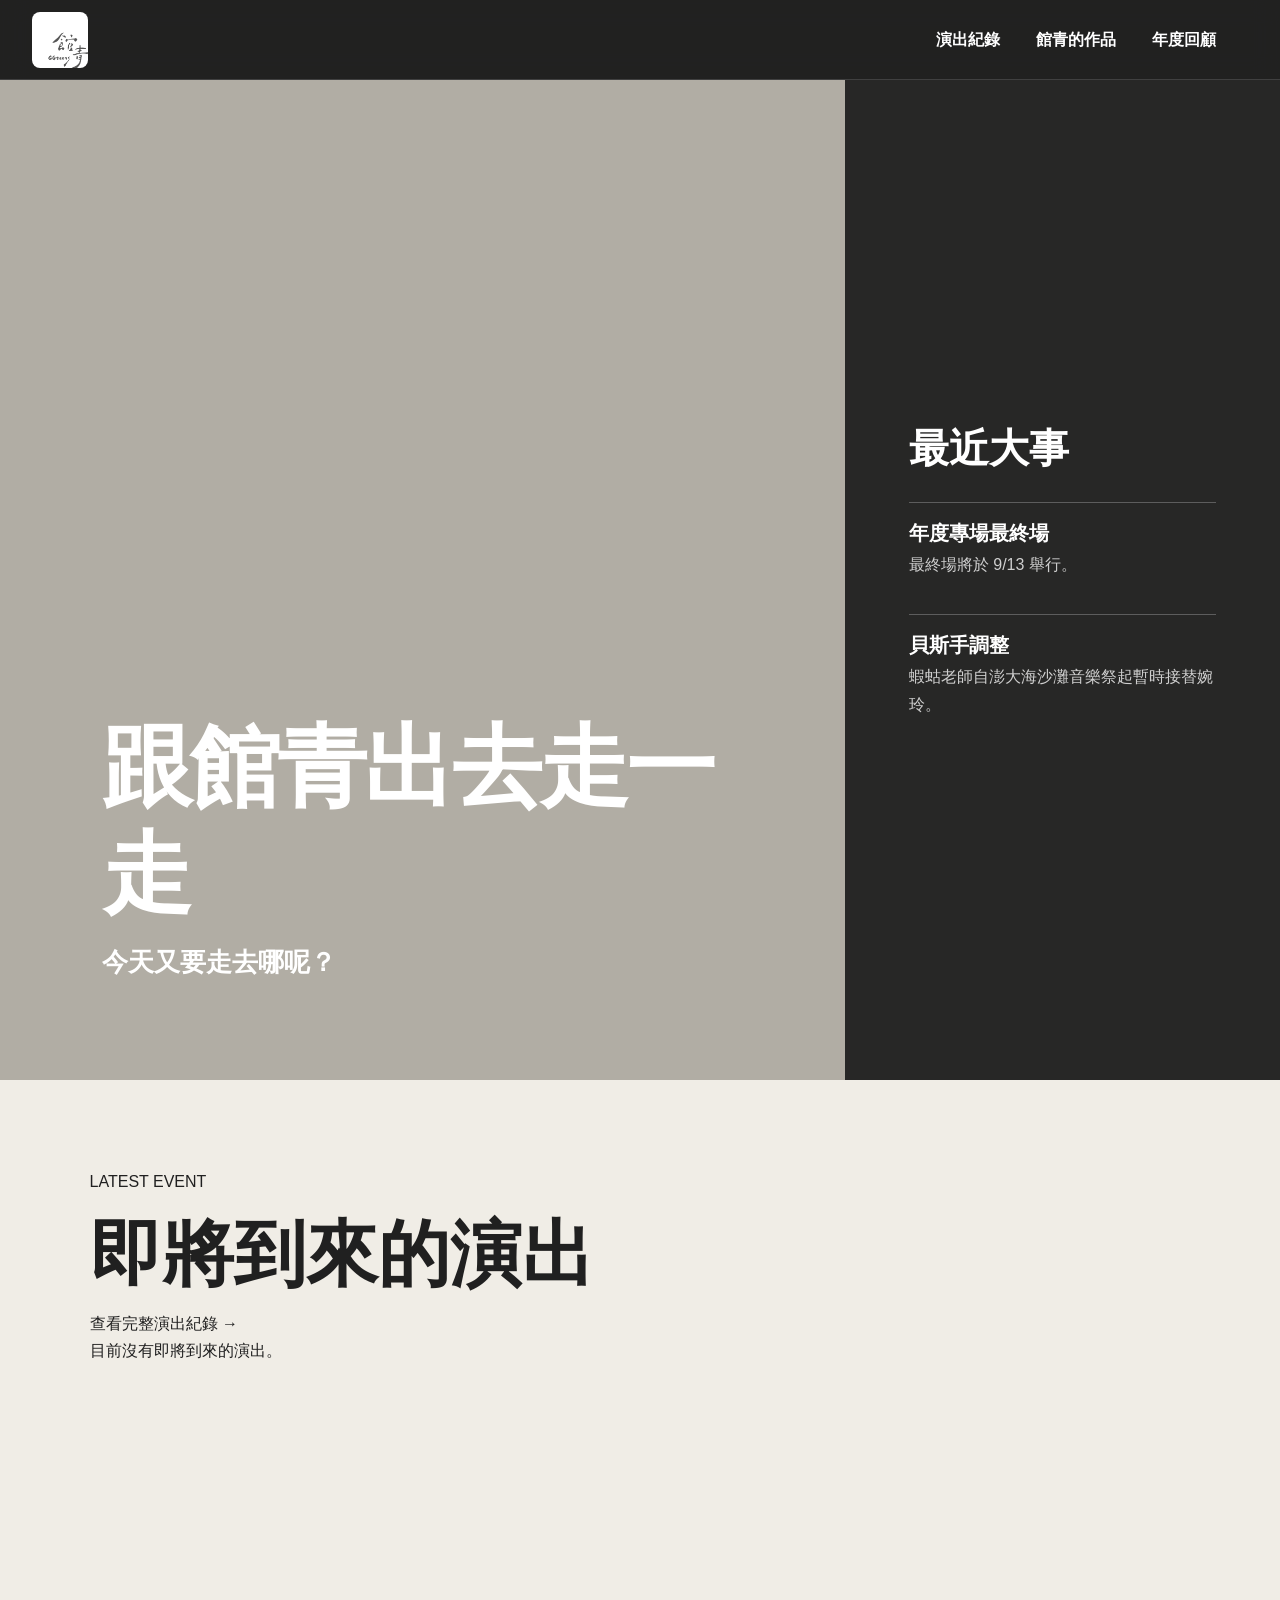
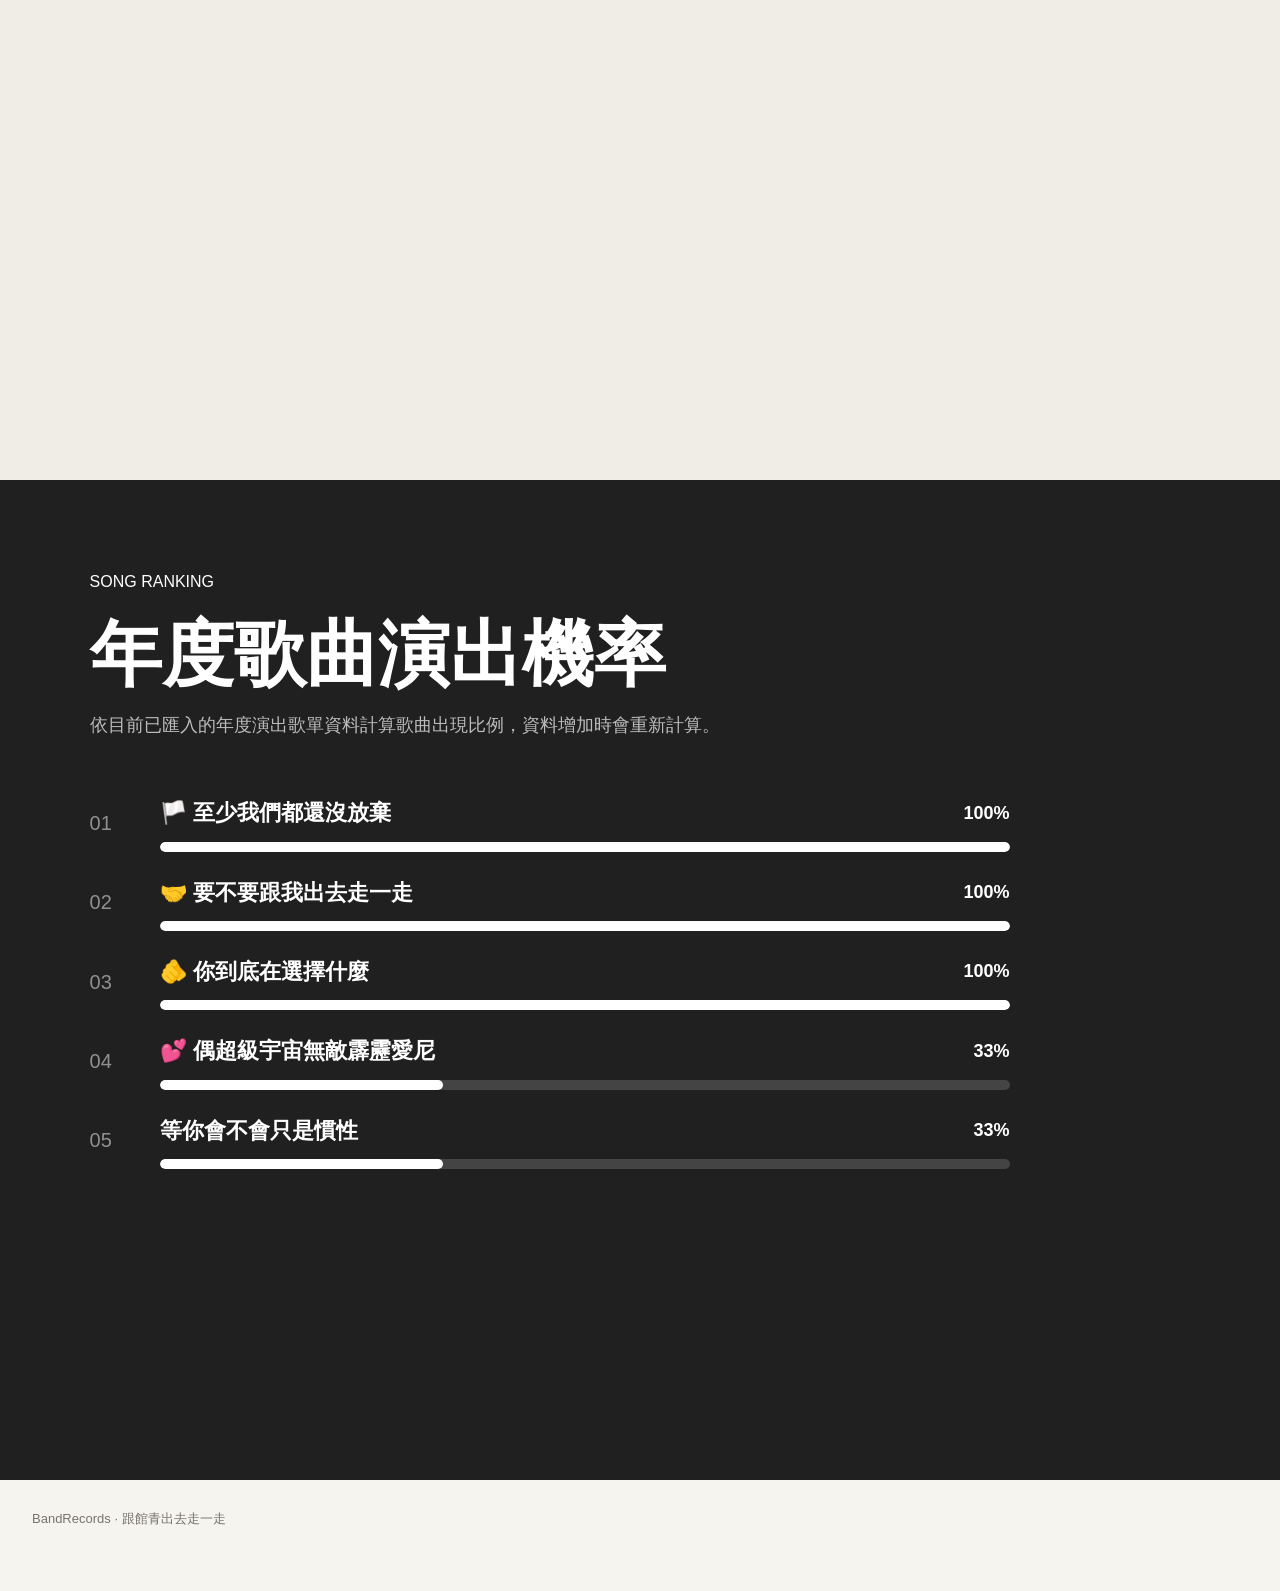
==== index.html @ 59f231fc "重整首頁為三區滿版一頁式架構與獨立頁面導覽" ====
<!DOCTYPE html>
<html lang="zh-TW">
<head>
  <meta charset="UTF-8">
  <meta name="viewport" content="width=device-width, initial-scale=1.0">
  <meta name="description" content="跟館青出去走一走｜公館青少年演出、歌曲與作品紀錄">
  <title>跟館青出去走一走｜BandRecords</title>
  <link rel="stylesheet" href="style.css">
</head>
<body>
  <header class="site-header">
    <nav class="navbar" aria-label="主要導覽">
      <a class="brand" href="index.html" aria-label="回到首頁">
        <div class="brand-logo">
          <img class="brand-logo-image" src="img/logo/GGteens_Logo_BK.png" alt="GGteens">
          <span class="brand-logo-fallback" aria-hidden="true">GGteens</span>
        </div>
      </a>
      <div class="nav-spacer" aria-hidden="true"></div>
      <div class="site-nav">
        <a href="event_review.html">演出紀錄</a>
        <a href="song_list.html">館青的作品</a>
        <a href="2026recap.html">年度回顧</a>
      </div>
    </nav>
  </header>

  <main>
    <section id="mainpage">
      <div class="mainpage-copy">
        <h1>跟館青出去走一走</h1>
        <p>今天又要走去哪呢？</p>
      </div>

      <aside class="recent-news-panel" aria-labelledby="recent-news-title">
        <h2 id="recent-news-title">最近大事</h2>
        <div id="news-list" class="news-list">
          <article class="news-card">
            <h3>年度專場最終場</h3>
            <p>最終場將於 9/13 舉行。</p>
          </article>
          <article class="news-card">
            <h3>貝斯手調整</h3>
            <p>蝦蛄老師自澎大海沙灘音樂祭起暫時接替婉玲。</p>
          </article>
        </div>
      </aside>
    </section>

    <section id="latest_event">
      <div class="section-shell">
        <div class="section-heading-row">
          <div>
            <p class="section-kicker">LATEST EVENT</p>
            <h2 class="section-title">即將到來的演出</h2>
          </div>
          <a class="section-link" href="event_review.html">查看完整演出紀錄 →</a>
        </div>
        <div id="upcoming-events" class="upcoming-events-list"></div>
      </div>
    </section>

    <section id="song_ranking">
      <div class="section-shell">
        <p class="section-kicker">SONG RANKING</p>
        <h2 class="section-title">年度歌曲演出機率</h2>
        <p class="section-description">依目前已匯入的年度演出歌單資料計算歌曲出現比例，資料增加時會重新計算。</p>
        <div id="ranking-list" class="ranking-list"></div>
      </div>
    </section>
  </main>

  <div id="event-modal" class="modal" aria-hidden="true">
    <div class="modal-backdrop" data-close-modal></div>
    <article class="modal-panel" role="dialog" aria-modal="true" aria-labelledby="modal-title">
      <button class="modal-close" type="button" aria-label="關閉" data-close-modal>×</button>
      <h2 id="modal-title">演出詳細資料</h2>
      <div id="modal-content" class="detail-layout"></div>
    </article>
  </div>

  <footer class="site-footer">
    <p>BandRecords · 跟館青出去走一走</p>
  </footer>

  <script src="script.js"></script>
</body>
</html>
---- style.css ----
@import url("./css/base.css");
@import url("./css/nav.css");
@import url("./css/sections.css");
@import url("./css/events.css");
@import url("./css/modal.css");
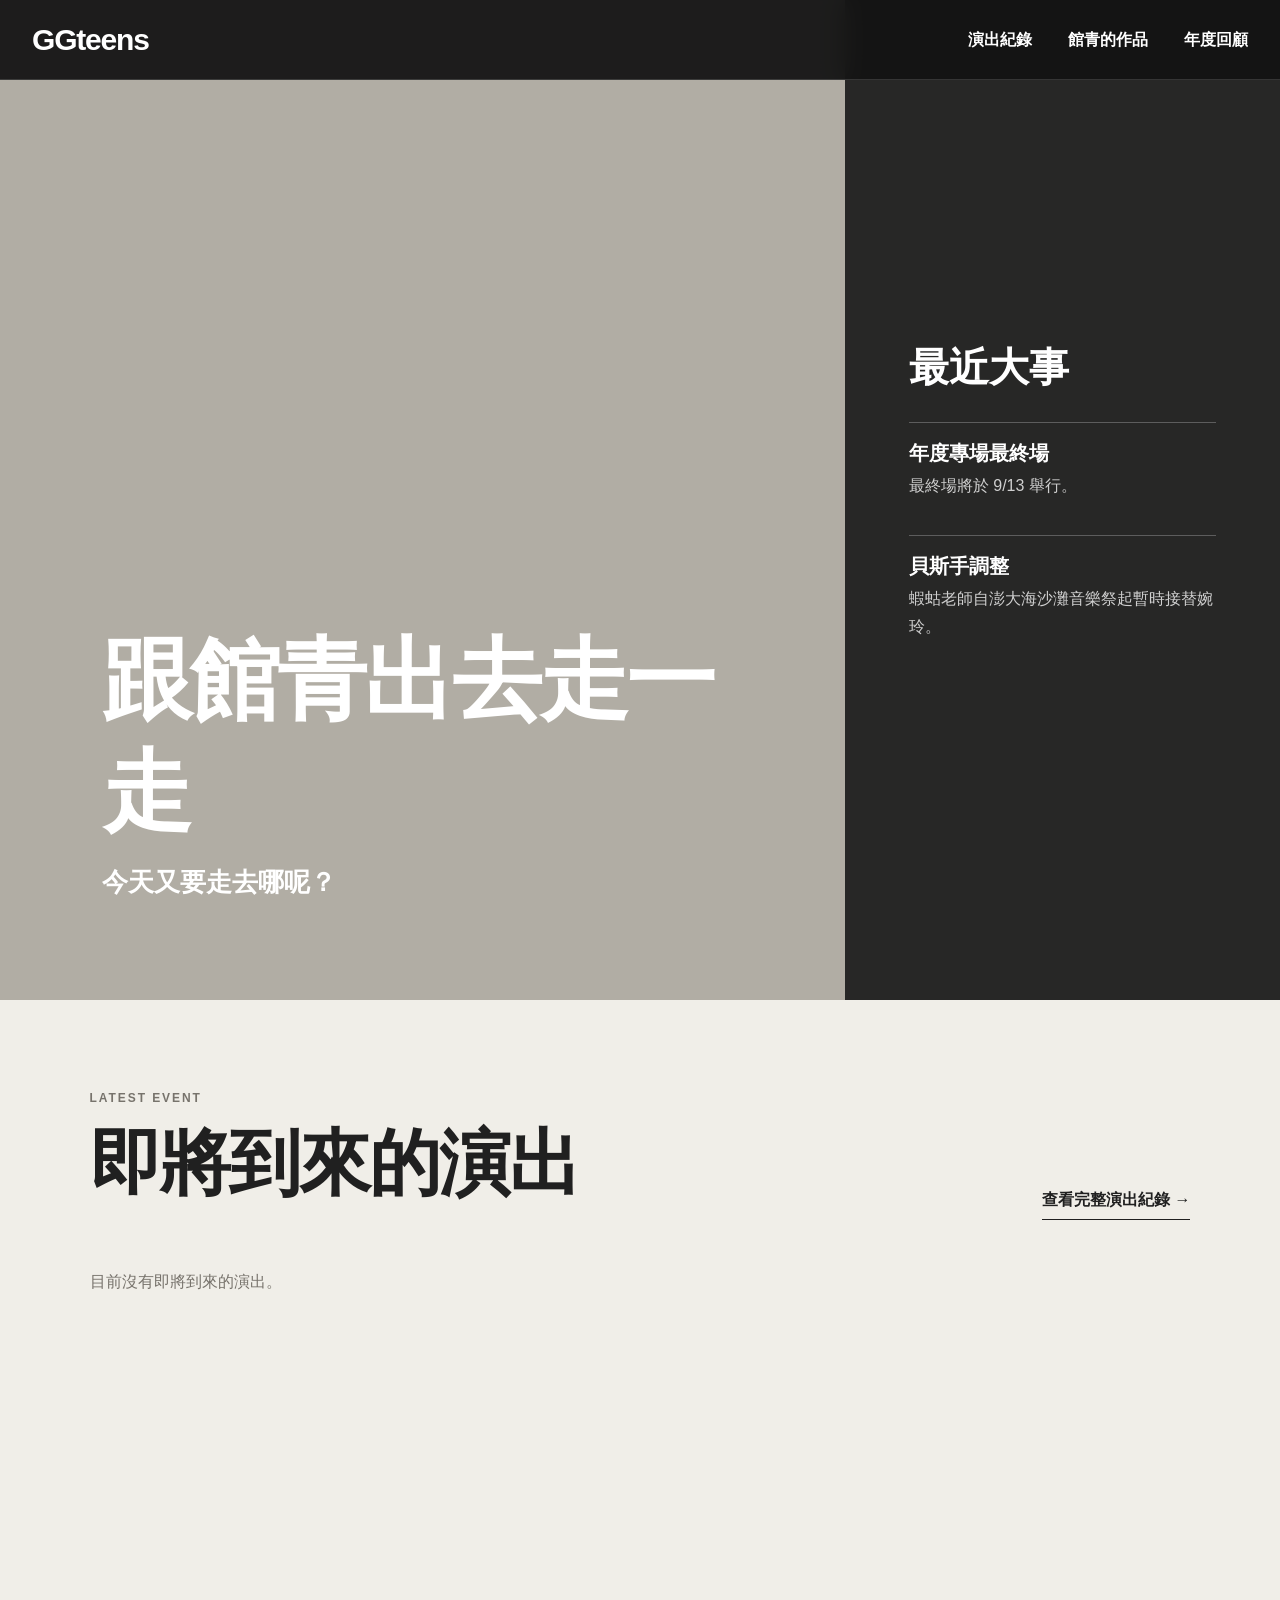
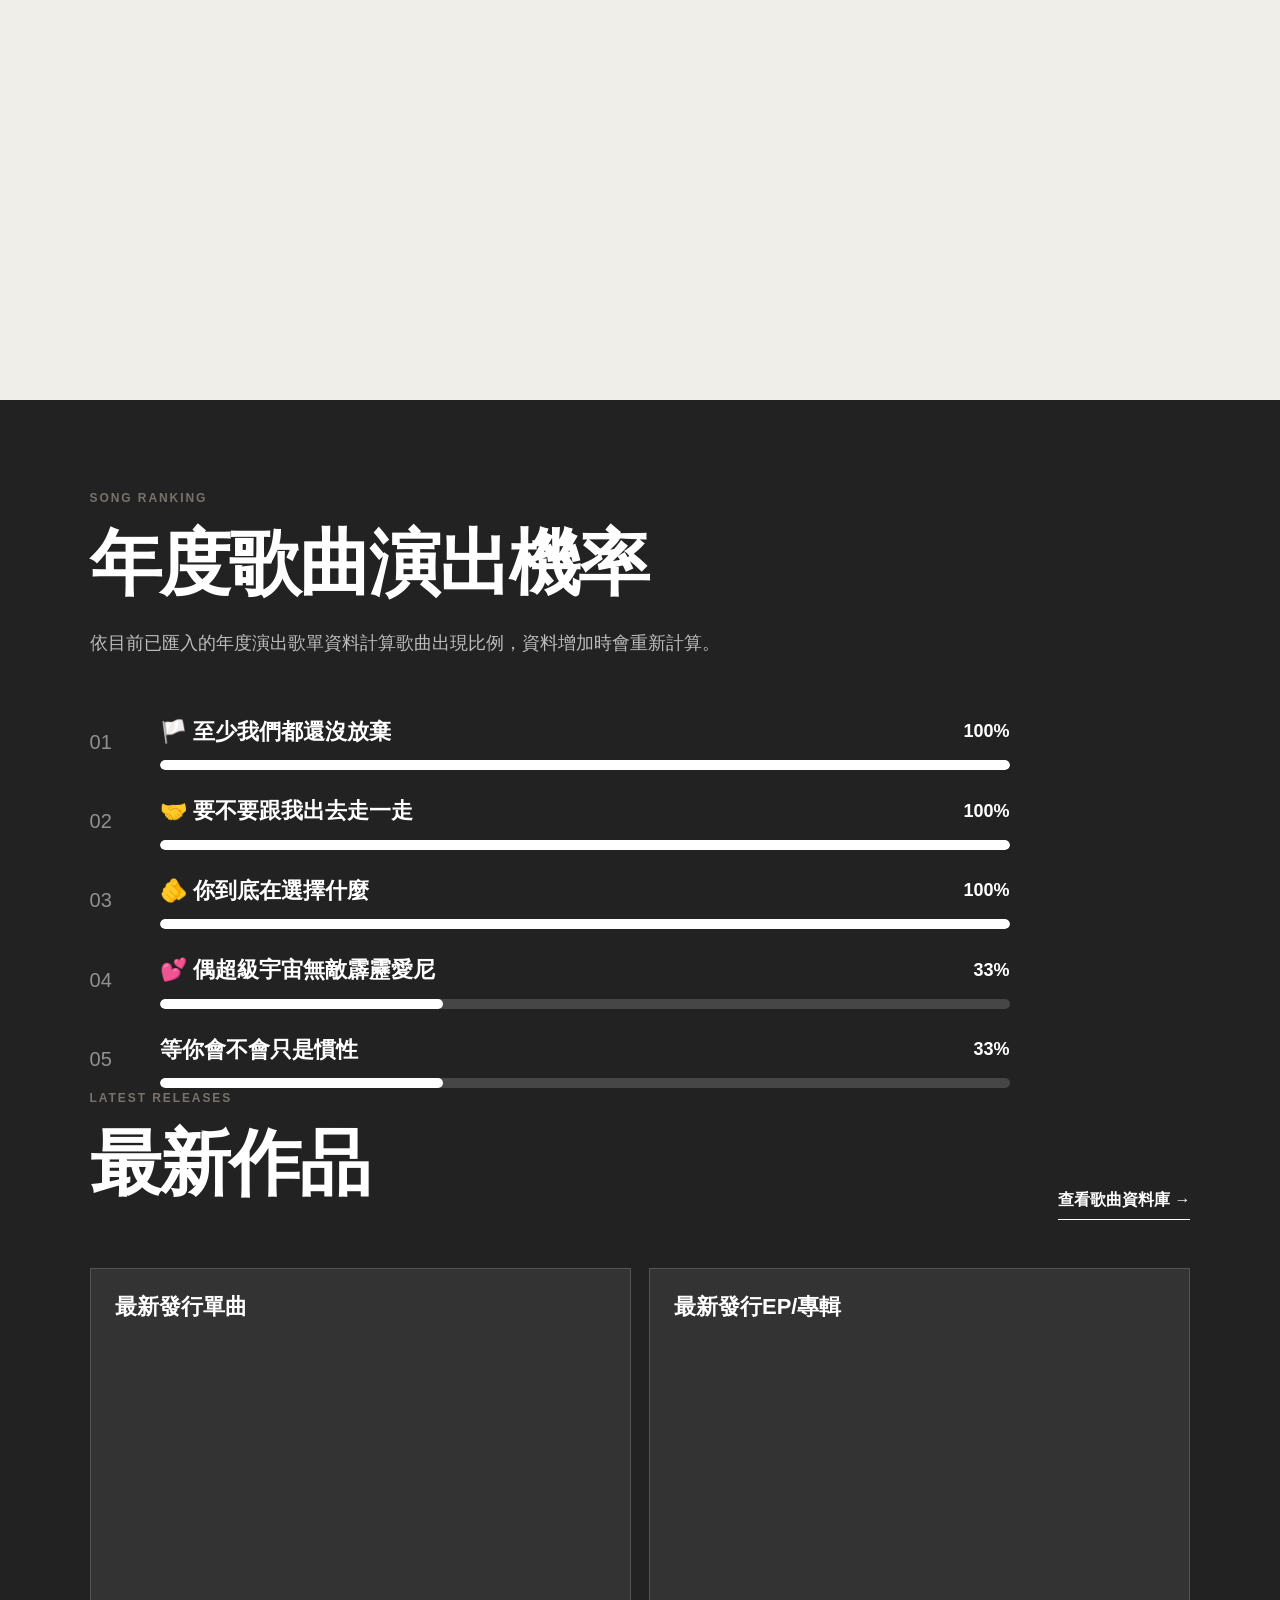
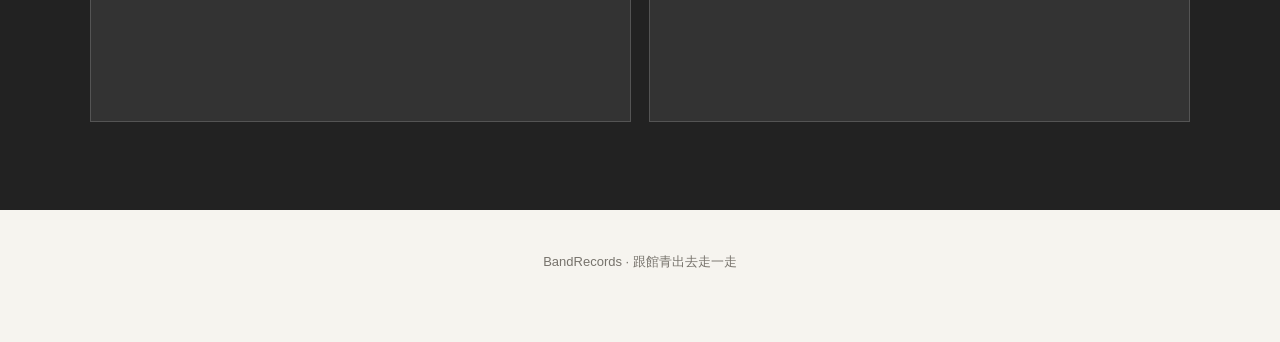
==== commit e09fa803: "修正首頁作品命名與獨立頁面導覽" ====
--- a/index.html
+++ b/index.html
@@ -12,8 +12,7 @@
     <nav class="navbar" aria-label="主要導覽">
       <a class="brand" href="index.html" aria-label="回到首頁">
         <div class="brand-logo">
-          <img class="brand-logo-image" src="img/logo/GGteens_Logo_BK.png" alt="GGteens">
-          <span class="brand-logo-fallback" aria-hidden="true">GGteens</span>
+          <span class="brand-logo-fallback">GGteens</span>
         </div>
       </a>
       <div class="nav-spacer" aria-hidden="true"></div>
@@ -66,6 +65,44 @@
         <h2 class="section-title">年度歌曲演出機率</h2>
         <p class="section-description">依目前已匯入的年度演出歌單資料計算歌曲出現比例，資料增加時會重新計算。</p>
         <div id="ranking-list" class="ranking-list"></div>
+
+        <div class="home-works-preview" aria-labelledby="latest-works-title">
+          <div class="section-heading-row">
+            <div>
+              <p class="section-kicker">LATEST RELEASES</p>
+              <h2 id="latest-works-title" class="section-title section-title--small">最新作品</h2>
+            </div>
+            <a class="section-link" href="song_list.html">查看歌曲資料庫 →</a>
+          </div>
+          <div class="works-grid">
+            <article class="work-card">
+              <h4>最新發行單曲</h4>
+              <iframe
+                class="spotify-embed"
+                src="https://open.spotify.com/embed/track/2ObQBIEZqWlpjHOCIquJpc?utm_source=generator"
+                width="100%"
+                height="152"
+                frameborder="0"
+                allow="autoplay; clipboard-write; encrypted-media; fullscreen; picture-in-picture"
+                loading="lazy"
+                title="Spotify 最新發行單曲">
+              </iframe>
+            </article>
+            <article class="work-card">
+              <h4>最新發行EP/專輯</h4>
+              <iframe
+                class="spotify-embed"
+                src="https://open.spotify.com/embed/album/1Fs6PqQFvSh8ovcWbeMOaq?utm_source=generator"
+                width="100%"
+                height="352"
+                frameborder="0"
+                allow="autoplay; clipboard-write; encrypted-media; fullscreen; picture-in-picture"
+                loading="lazy"
+                title="Spotify 最新發行EP／專輯">
+              </iframe>
+            </article>
+          </div>
+        </div>
       </div>
     </section>
   </main>
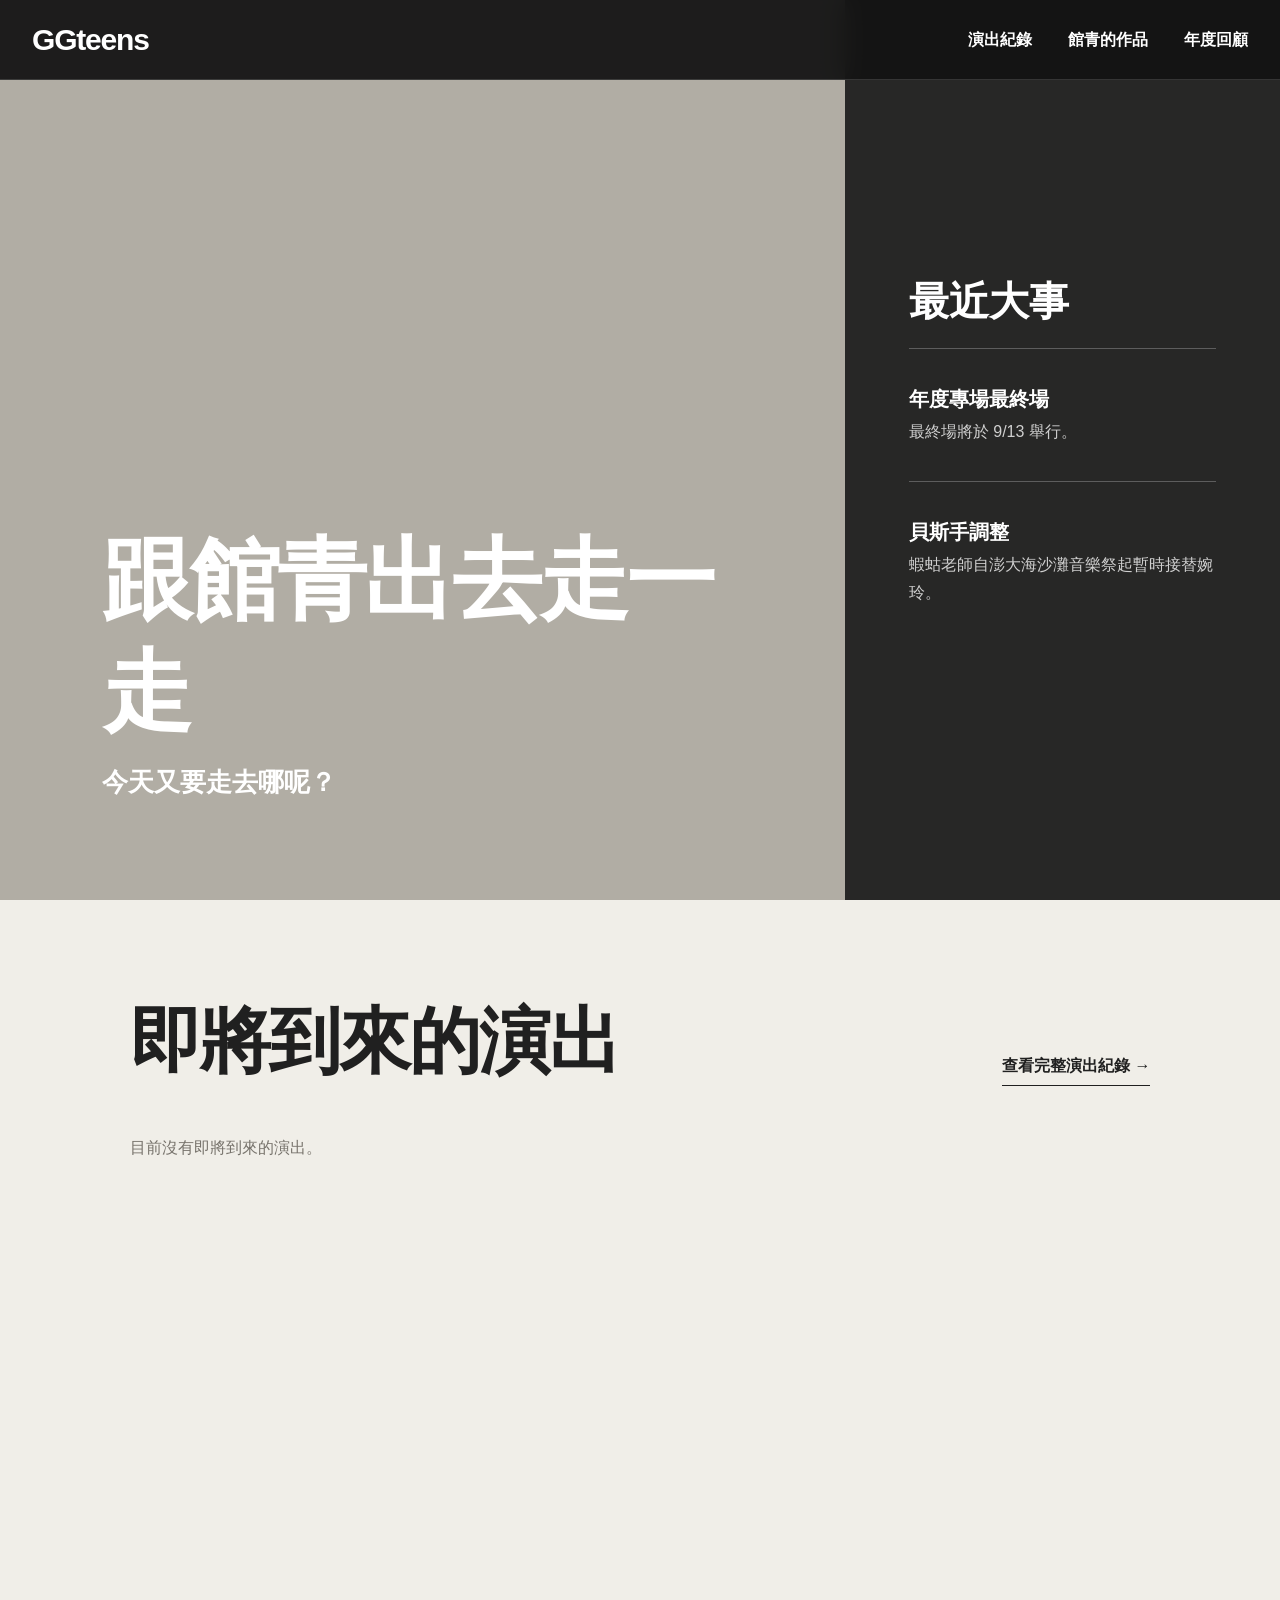
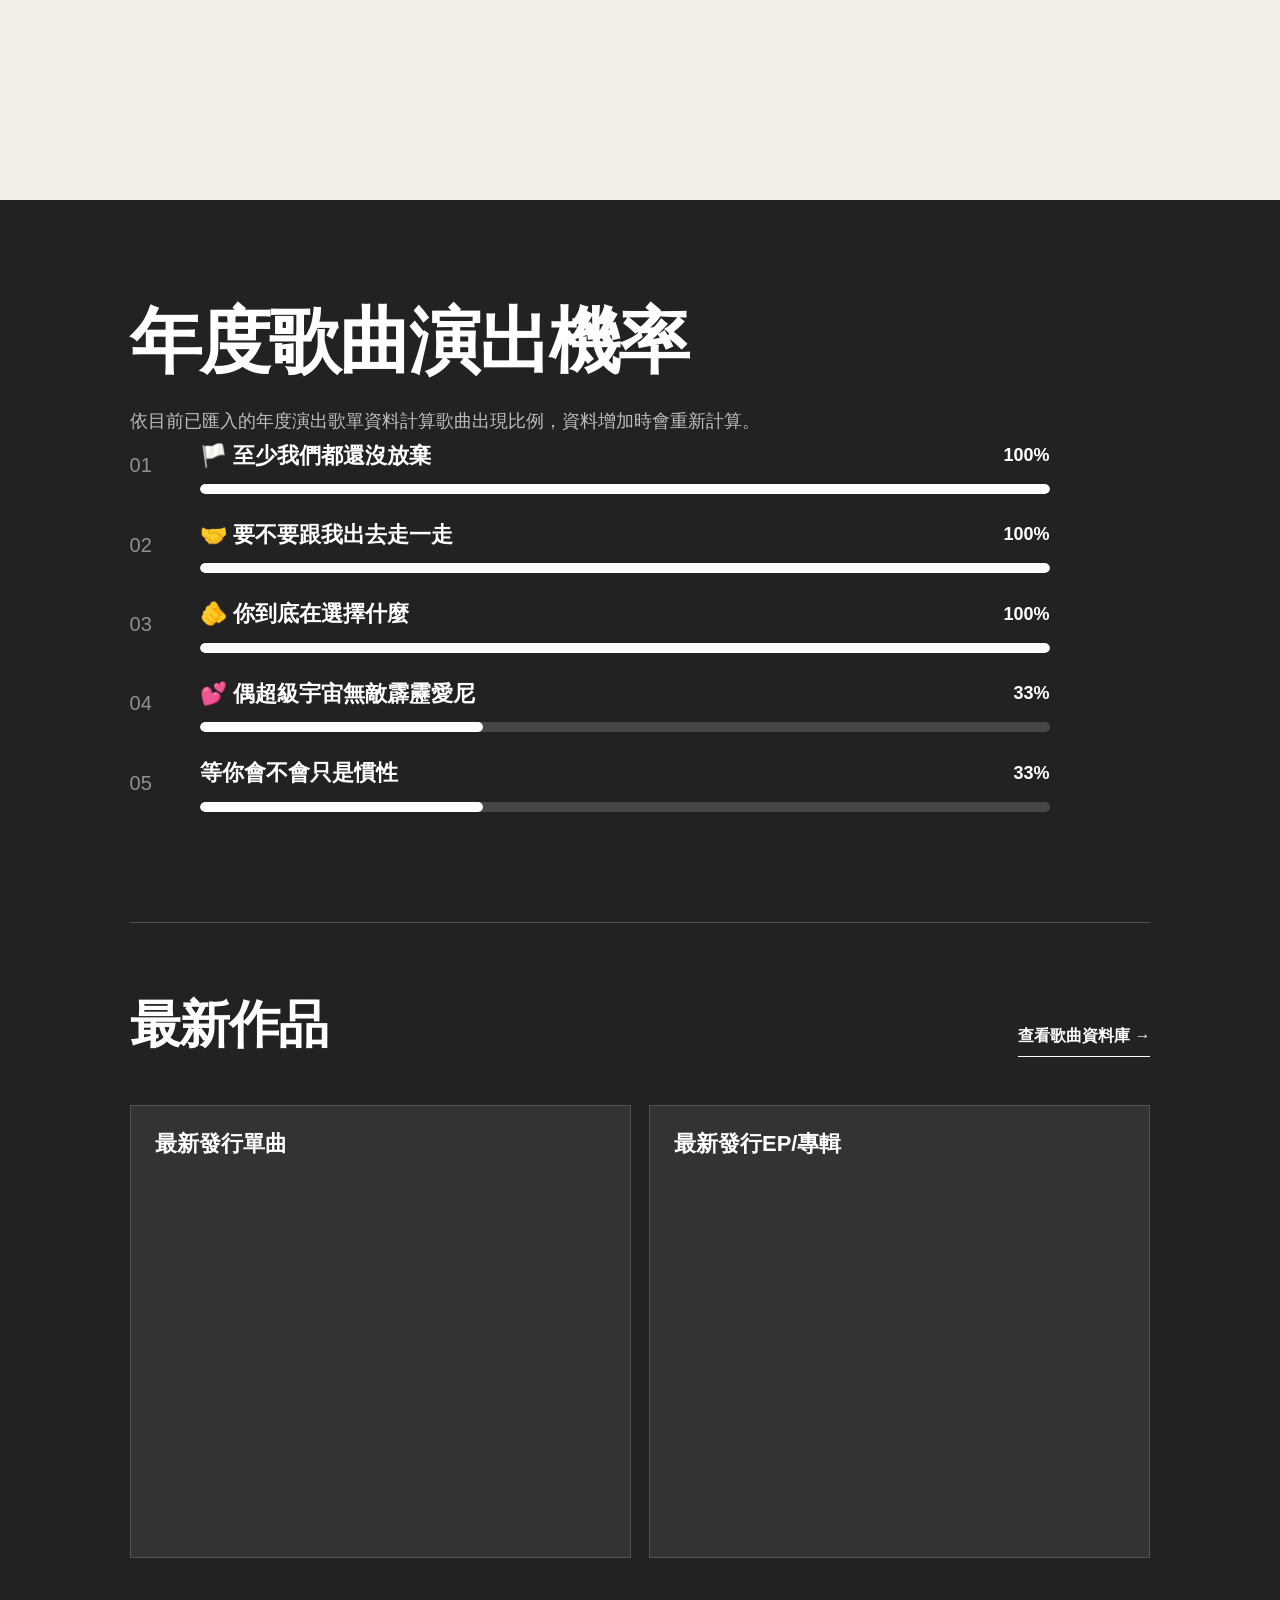
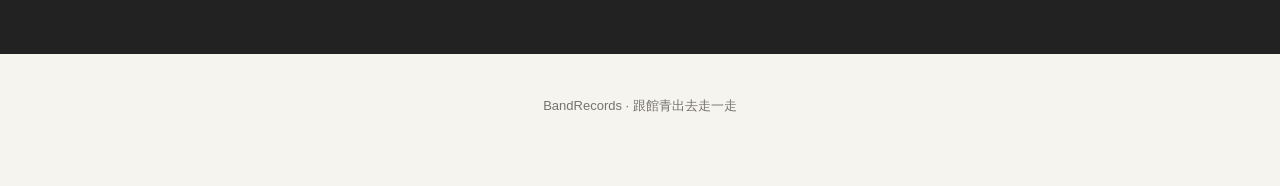
==== commit a7dcb859: "移除首頁多餘eyebrow標籤" ====
--- a/index.html
+++ b/index.html
@@ -50,7 +50,6 @@
       <div class="section-shell">
         <div class="section-heading-row">
           <div>
-            <p class="section-kicker">LATEST EVENT</p>
             <h2 class="section-title">即將到來的演出</h2>
           </div>
           <a class="section-link" href="event_review.html">查看完整演出紀錄 →</a>
@@ -61,7 +60,6 @@
 
     <section id="song_ranking">
       <div class="section-shell">
-        <p class="section-kicker">SONG RANKING</p>
         <h2 class="section-title">年度歌曲演出機率</h2>
         <p class="section-description">依目前已匯入的年度演出歌單資料計算歌曲出現比例，資料增加時會重新計算。</p>
         <div id="ranking-list" class="ranking-list"></div>
@@ -69,7 +67,6 @@
         <div class="home-works-preview" aria-labelledby="latest-works-title">
           <div class="section-heading-row">
             <div>
-              <p class="section-kicker">LATEST RELEASES</p>
               <h2 id="latest-works-title" class="section-title section-title--small">最新作品</h2>
             </div>
             <a class="section-link" href="song_list.html">查看歌曲資料庫 →</a>
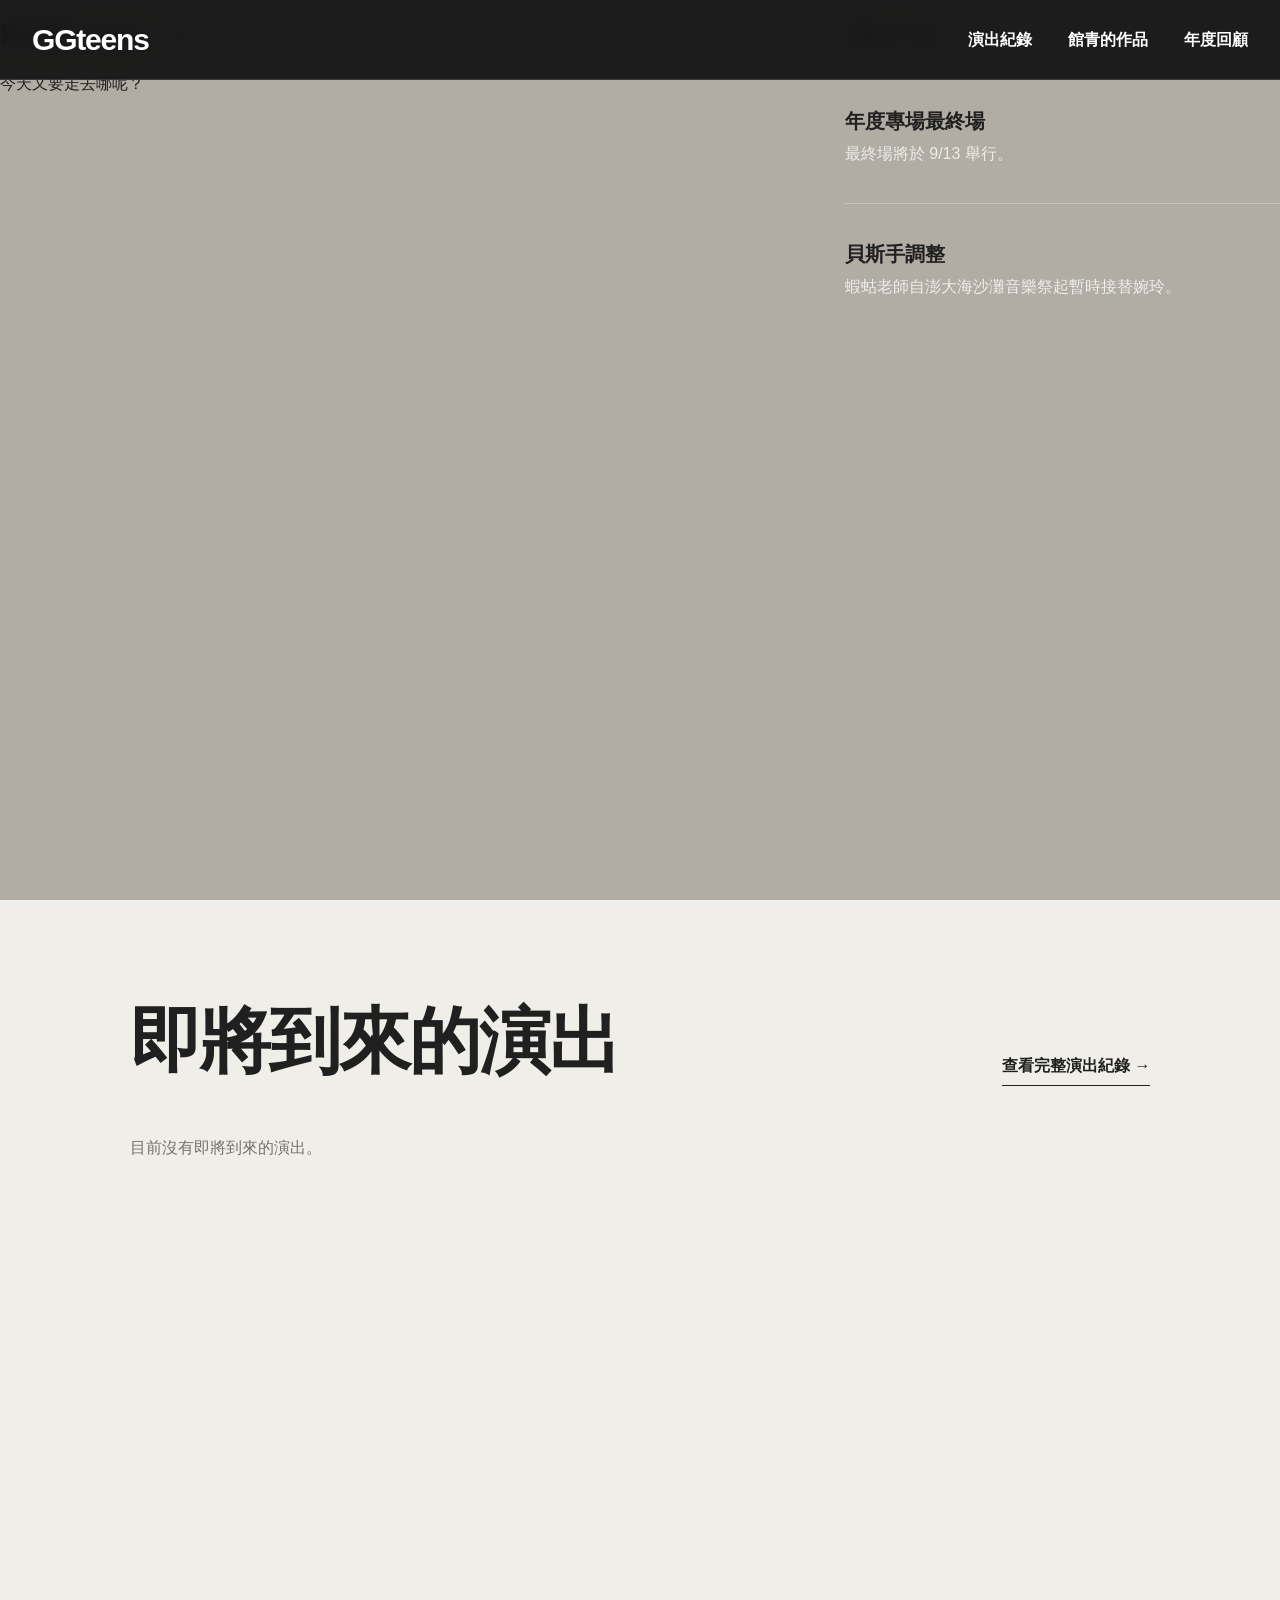
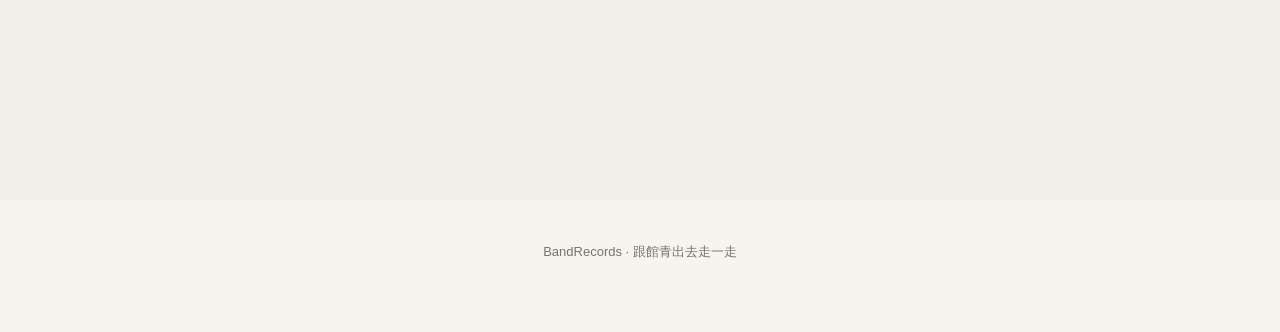
==== commit 52f48588: "Rework homepage into home/news layout and remove song ranking section" ====
--- a/index.html
+++ b/index.html
@@ -26,12 +26,14 @@
 
   <main>
     <section id="mainpage">
-      <div class="mainpage-copy">
-        <h1>跟館青出去走一走</h1>
-        <p>今天又要走去哪呢？</p>
+      <div class="home">
+        <div class="home-copy">
+          <h1>跟館青出去走一走</h1>
+          <p>今天又要走去哪呢？</p>
+        </div>
       </div>
 
-      <aside class="recent-news-panel" aria-labelledby="recent-news-title">
+      <aside class="news" aria-labelledby="recent-news-title">
         <h2 id="recent-news-title">最近大事</h2>
         <div id="news-list" class="news-list">
           <article class="news-card">
@@ -47,59 +49,14 @@
     </section>
 
     <section id="latest_event">
-      <div class="section-shell">
-        <div class="section-heading-row">
+      <div class="section-shell latest-event-shell">
+        <div class="section-heading-row latest-event-heading">
           <div>
             <h2 class="section-title">即將到來的演出</h2>
           </div>
           <a class="section-link" href="event_review.html">查看完整演出紀錄 →</a>
         </div>
         <div id="upcoming-events" class="upcoming-events-list"></div>
-      </div>
-    </section>
-
-    <section id="song_ranking">
-      <div class="section-shell">
-        <h2 class="section-title">年度歌曲演出機率</h2>
-        <p class="section-description">依目前已匯入的年度演出歌單資料計算歌曲出現比例，資料增加時會重新計算。</p>
-        <div id="ranking-list" class="ranking-list"></div>
-
-        <div class="home-works-preview" aria-labelledby="latest-works-title">
-          <div class="section-heading-row">
-            <div>
-              <h2 id="latest-works-title" class="section-title section-title--small">最新作品</h2>
-            </div>
-            <a class="section-link" href="song_list.html">查看歌曲資料庫 →</a>
-          </div>
-          <div class="works-grid">
-            <article class="work-card">
-              <h4>最新發行單曲</h4>
-              <iframe
-                class="spotify-embed"
-                src="https://open.spotify.com/embed/track/2ObQBIEZqWlpjHOCIquJpc?utm_source=generator"
-                width="100%"
-                height="152"
-                frameborder="0"
-                allow="autoplay; clipboard-write; encrypted-media; fullscreen; picture-in-picture"
-                loading="lazy"
-                title="Spotify 最新發行單曲">
-              </iframe>
-            </article>
-            <article class="work-card">
-              <h4>最新發行EP/專輯</h4>
-              <iframe
-                class="spotify-embed"
-                src="https://open.spotify.com/embed/album/1Fs6PqQFvSh8ovcWbeMOaq?utm_source=generator"
-                width="100%"
-                height="352"
-                frameborder="0"
-                allow="autoplay; clipboard-write; encrypted-media; fullscreen; picture-in-picture"
-                loading="lazy"
-                title="Spotify 最新發行EP／專輯">
-              </iframe>
-            </article>
-          </div>
-        </div>
       </div>
     </section>
   </main>
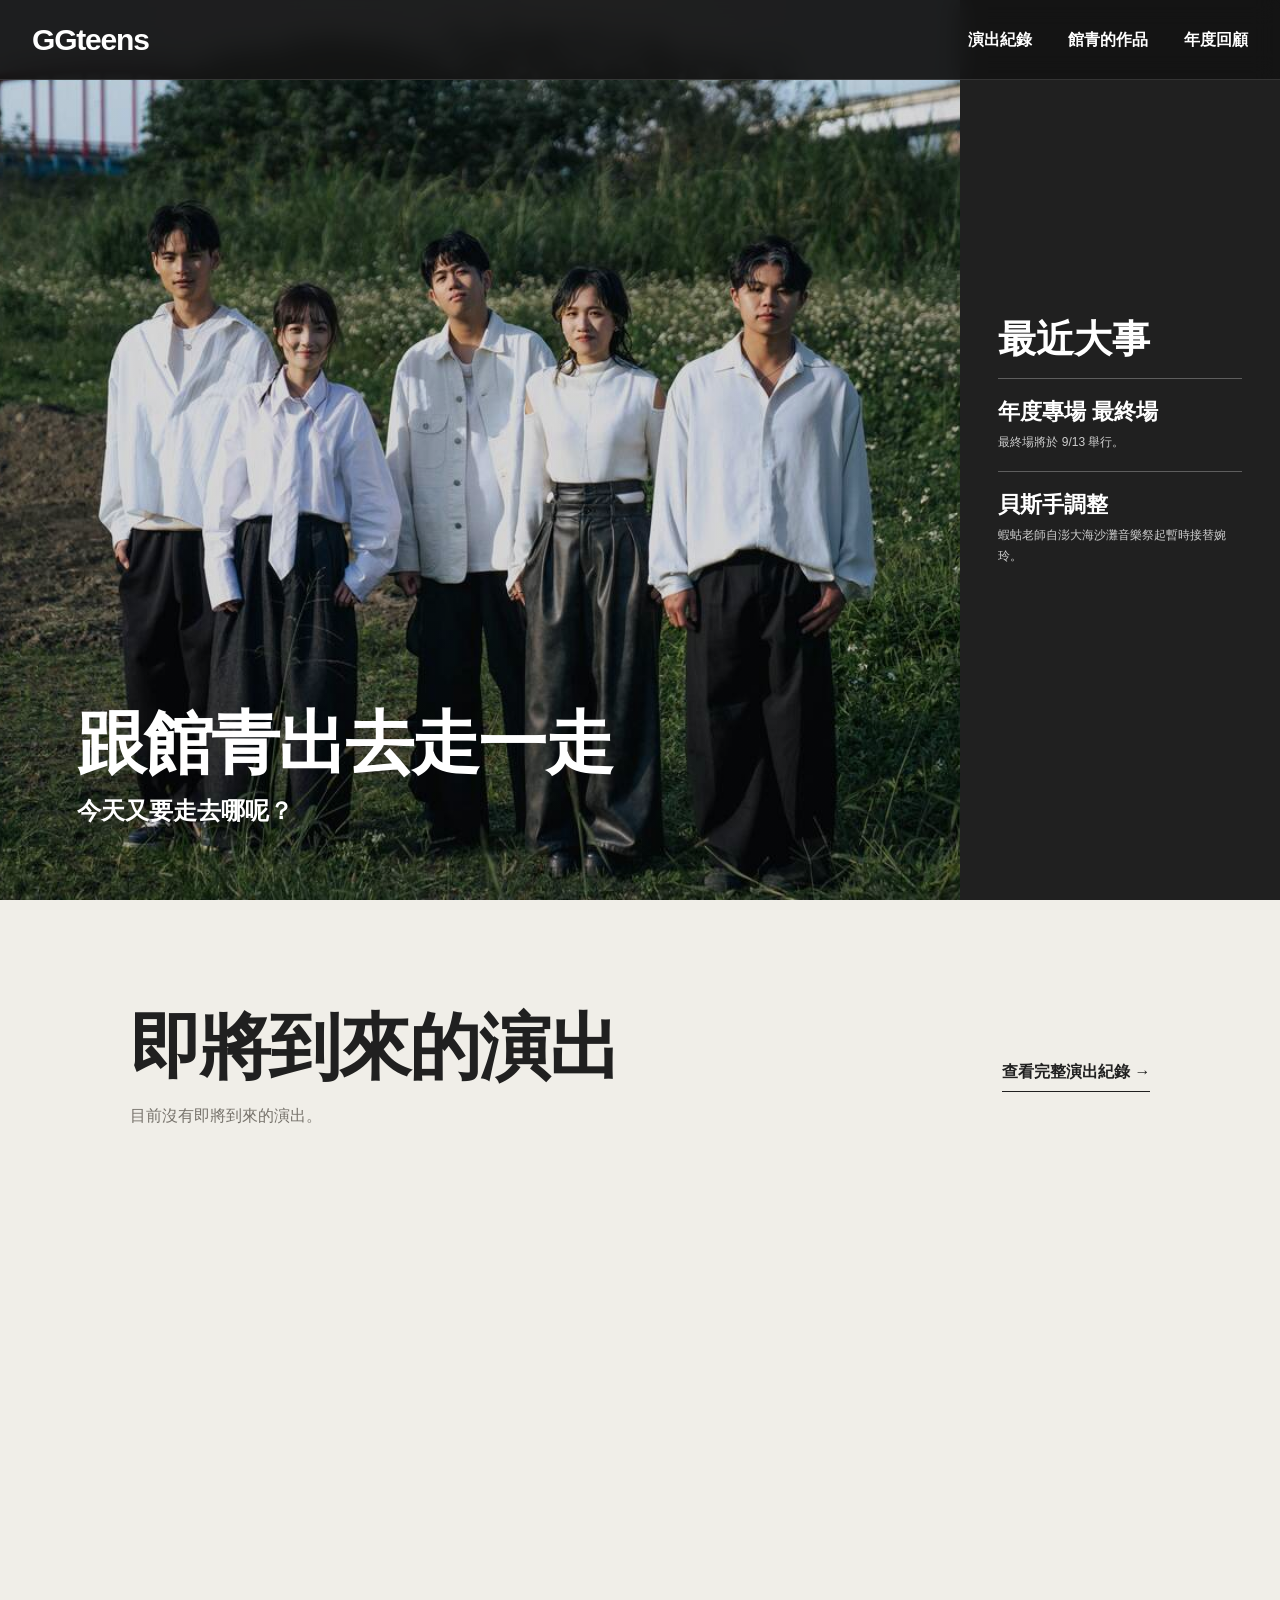
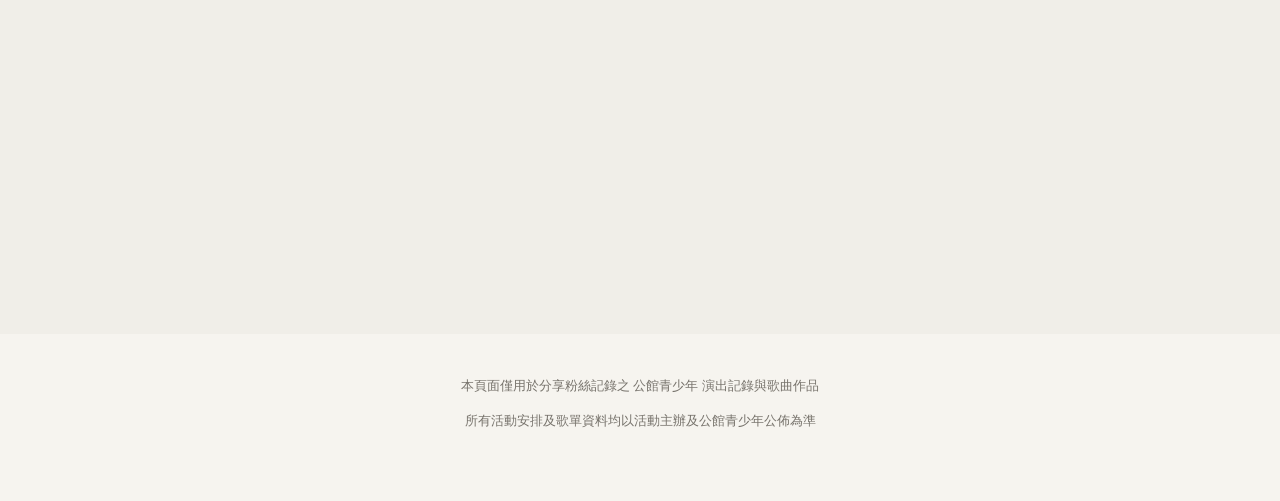
==== commit 325a1aa7: "手動修正部分顯示樣式並追加部分說明備註" ====
--- a/index.html
+++ b/index.html
@@ -3,8 +3,8 @@
 <head>
   <meta charset="UTF-8">
   <meta name="viewport" content="width=device-width, initial-scale=1.0">
-  <meta name="description" content="跟館青出去走一走｜公館青少年演出、歌曲與作品紀錄">
-  <title>跟館青出去走一走｜BandRecords</title>
+  <meta name="description" content=""><!-- 搜尋用Keyword -->
+  <title>跟館青出去走一走</title>
   <link rel="stylesheet" href="style.css">
 </head>
 <body>
@@ -37,7 +37,7 @@
         <h2 id="recent-news-title">最近大事</h2>
         <div id="news-list" class="news-list">
           <article class="news-card">
-            <h3>年度專場最終場</h3>
+            <h3>年度專場&nbsp;最終場</h3>
             <p>最終場將於 9/13 舉行。</p>
           </article>
           <article class="news-card">
@@ -71,7 +71,8 @@
   </div>
 
   <footer class="site-footer">
-    <p>BandRecords · 跟館青出去走一走</p>
+    <p>本頁面僅用於分享粉絲記錄之&nbsp;公館青少年&nbsp;演出記錄與歌曲作品</p>
+	<p>所有活動安排及歌單資料均以活動主辦及公館青少年公佈為準</p>
   </footer>
 
   <script src="script.js"></script>
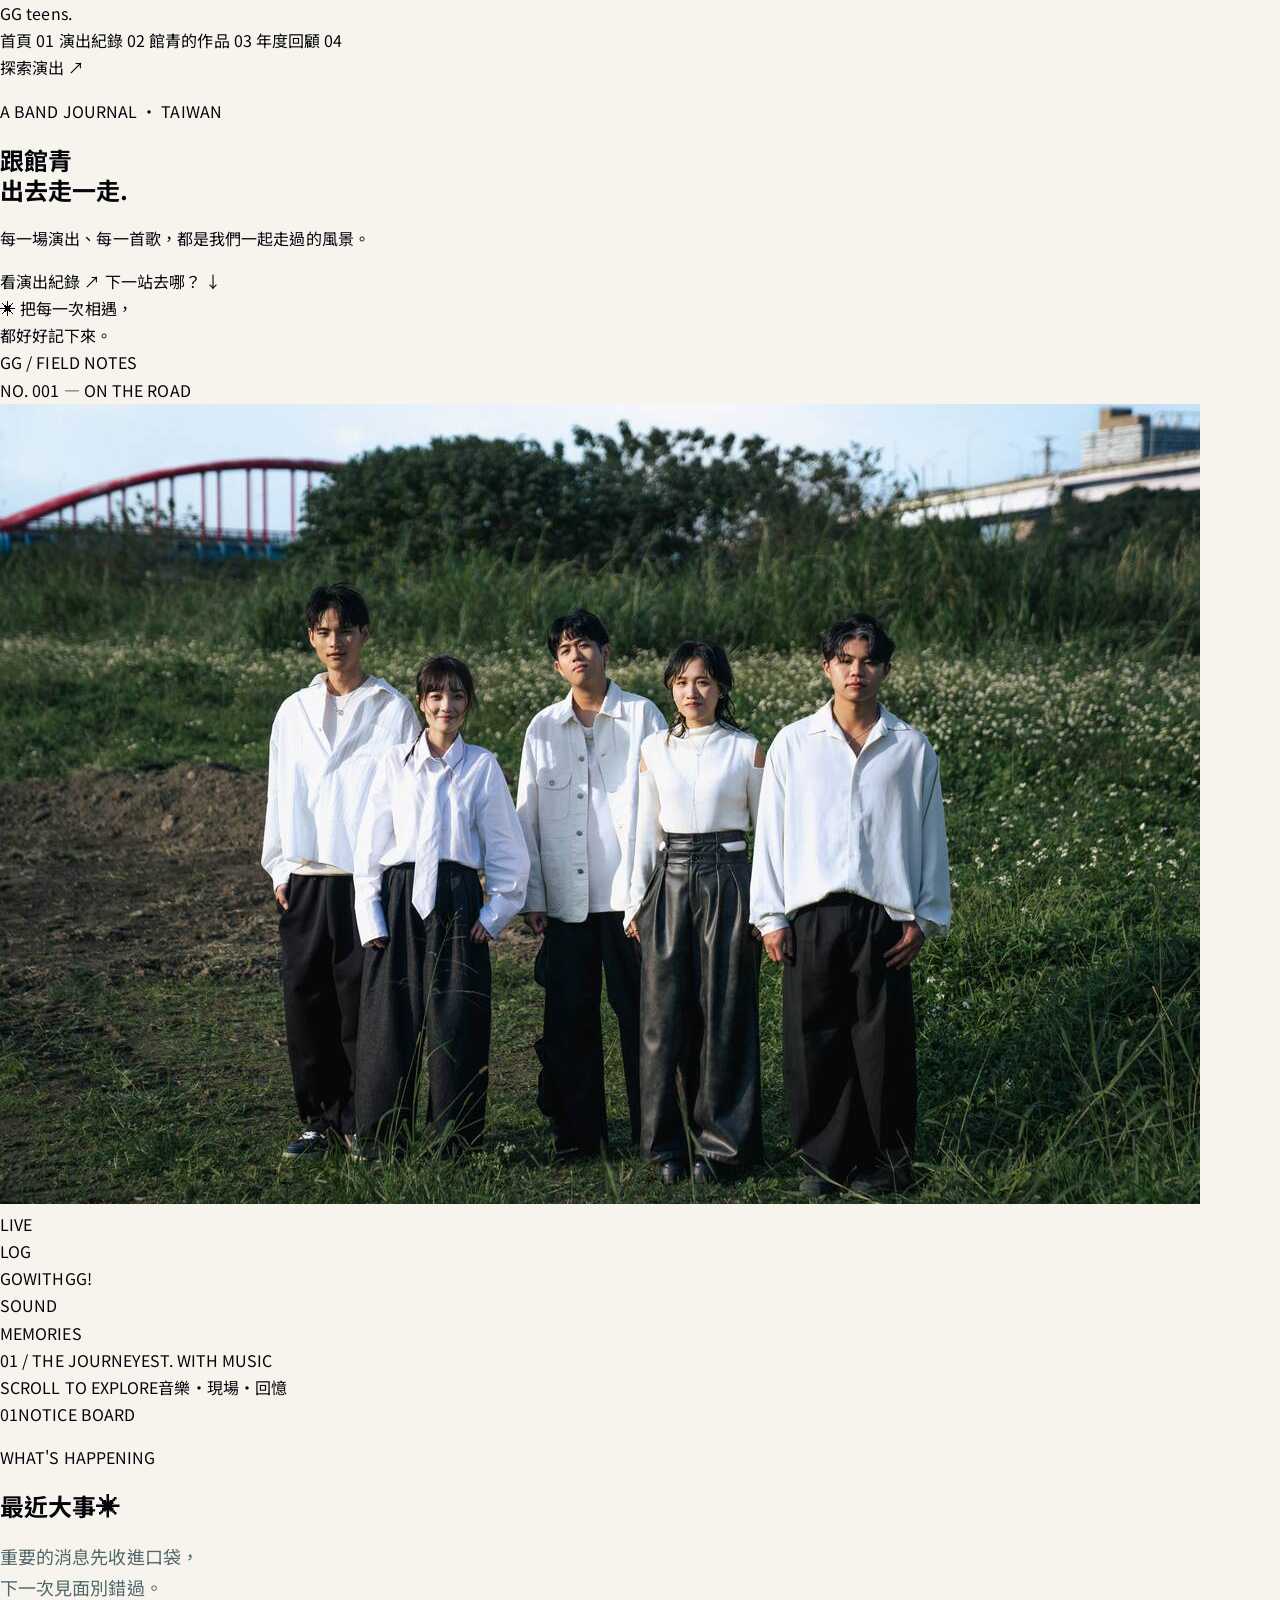
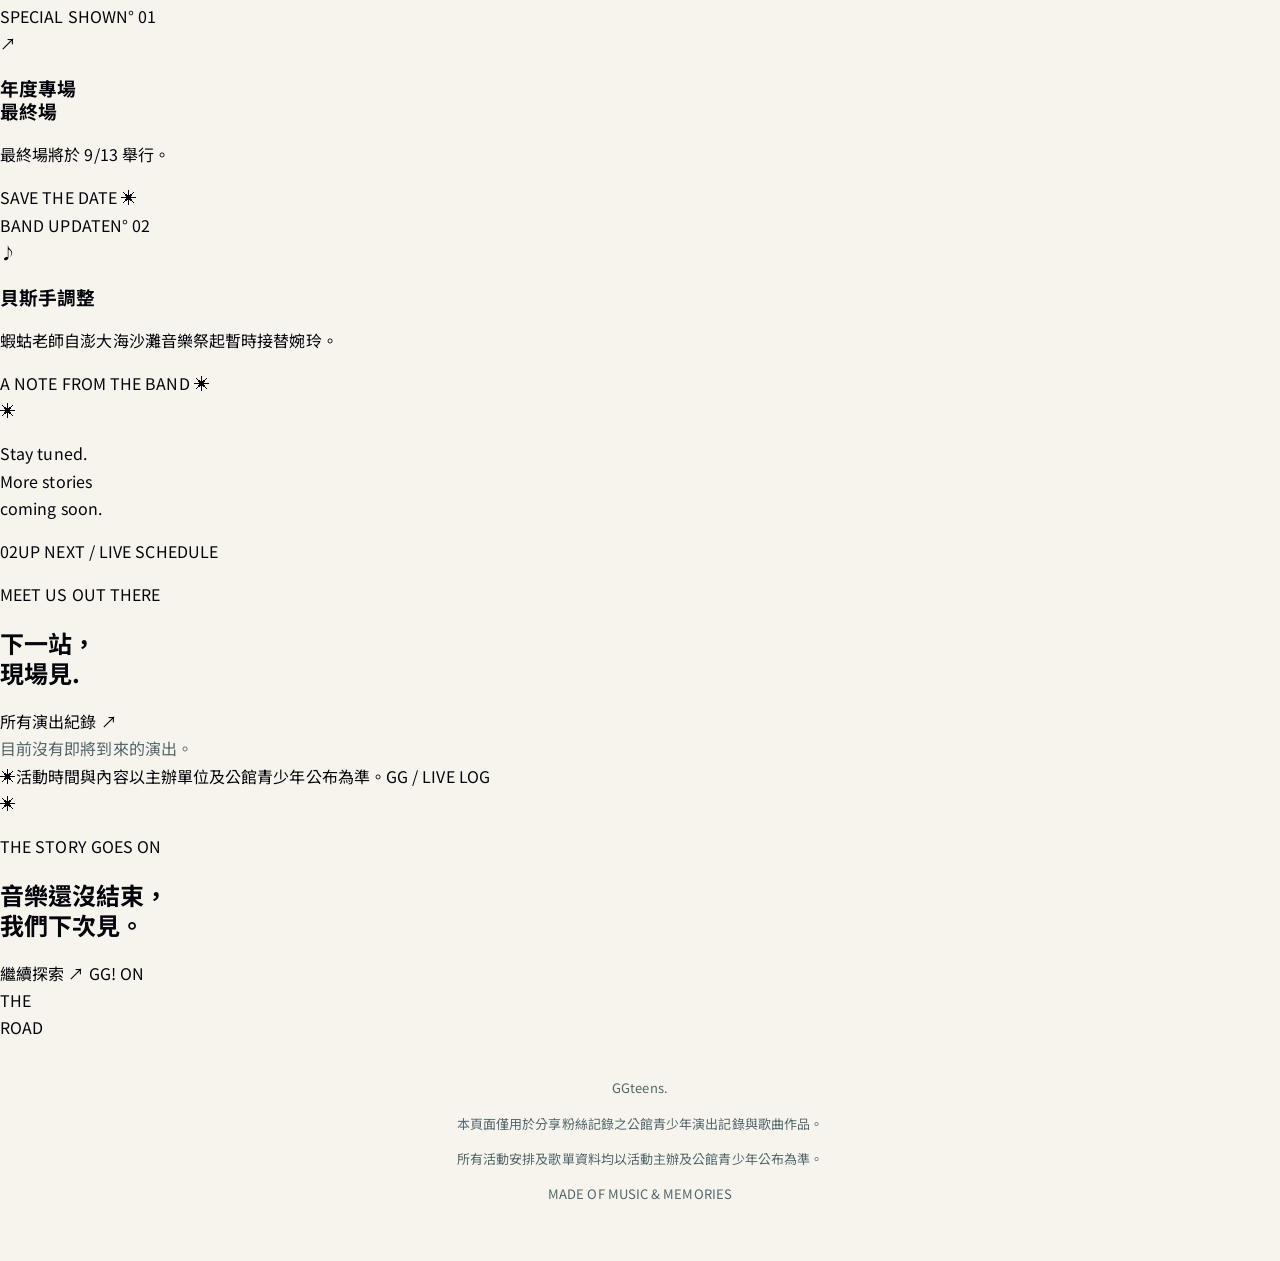
==== commit d0804a20: "Rebuild test homepage from design prompt, retaining content and interaction hooks" ====
--- a/index.html
+++ b/index.html
@@ -1,80 +1,139 @@
 <!DOCTYPE html>
 <html lang="zh-TW">
 <head>
+  <!-- GGrecord 首頁：以新版設計提示詞重新建立視覺與內容層級；保留既有演出資料互動所需的識別名稱。 -->
   <meta charset="UTF-8">
   <meta name="viewport" content="width=device-width, initial-scale=1.0">
-  <meta name="description" content=""><!-- 搜尋用Keyword -->
-  <title>跟館青出去走一走</title>
+  <meta name="description" content="跟館青出去走一走：公館青少年演出紀錄、近期活動與歌曲作品。">
+  <meta name="theme-color" content="#F7F4EE">
+  <title>跟館青出去走一走｜GGteens</title>
+  <link rel="preconnect" href="https://fonts.googleapis.com">
+  <link rel="preconnect" href="https://fonts.gstatic.com" crossorigin>
+  <link href="https://fonts.googleapis.com/css2?family=Noto+Sans+TC:wght@400;500;600;700;800;900&display=swap" rel="stylesheet">
   <link rel="stylesheet" href="style.css">
 </head>
 <body>
-  <header class="site-header">
-    <nav class="navbar" aria-label="主要導覽">
-      <a class="brand" href="index.html" aria-label="回到首頁">
-        <div class="brand-logo">
-          <span class="brand-logo-fallback">GGteens</span>
-        </div>
-      </a>
-      <div class="nav-spacer" aria-hidden="true"></div>
-      <div class="site-nav">
-        <a href="event_review.html">演出紀錄</a>
-        <a href="song_list.html">館青的作品</a>
-        <a href="2026recap.html">年度回顧</a>
-      </div>
+  <!-- 新版導覽：獨立膠囊列，不沿用舊版導覽排版。 -->
+  <header class="topbar">
+    <a class="wordmark" href="index.html" aria-label="GGteens 首頁">
+      <span class="wordmark-mark" aria-hidden="true">GG</span>
+      <span class="wordmark-name">teens<span class="wordmark-dot">.</span></span>
+    </a>
+    <nav class="main-nav" aria-label="主要導覽">
+      <a class="nav-link nav-link-active" href="index.html">首頁 <span>01</span></a>
+      <a class="nav-link" href="event_review.html">演出紀錄 <span>02</span></a>
+      <a class="nav-link" href="song_list.html">館青的作品 <span>03</span></a>
+      <a class="nav-link" href="2026recap.html">年度回顧 <span>04</span></a>
     </nav>
+    <a class="topbar-cta" href="event_review.html">探索演出 <span aria-hidden="true">↗</span></a>
   </header>
 
-  <main>
-    <section id="mainpage">
-      <div class="home">
-        <div class="home-copy">
-          <h1>跟館青出去走一走</h1>
-          <p>今天又要走去哪呢？</p>
+  <main class="page-shell">
+    <!-- Hero：以編輯式排版、裝飾貼紙與照片框建立新的首屏構圖。 -->
+    <section class="hero" aria-labelledby="hero-title">
+      <div class="hero-copy">
+        <p class="eyebrow"><span class="status-dot"></span> A BAND JOURNAL · TAIWAN</p>
+        <h1 id="hero-title">跟館青<br><span class="hero-title-accent">出去走一走</span><span class="hero-title-period">.</span></h1>
+        <p class="hero-description">每一場演出、每一首歌，都是我們一起走過的風景。</p>
+        <div class="hero-actions">
+          <a class="button button-primary" href="event_review.html">看演出紀錄 <span aria-hidden="true">↗</span></a>
+          <a class="text-link" href="#upcoming">下一站去哪？ <span aria-hidden="true">↓</span></a>
+        </div>
+        <div class="hero-note" aria-label="網站內容">
+          <span class="hero-note-icon" aria-hidden="true">✳</span>
+          <span>把每一次相遇，<br>都好好記下來。</span>
         </div>
       </div>
-
-      <aside class="news" aria-labelledby="recent-news-title">
-        <h2 id="recent-news-title">最近大事</h2>
-        <div id="news-list" class="news-list">
-          <article class="news-card">
-            <h3>年度專場&nbsp;最終場</h3>
-            <p>最終場將於 9/13 舉行。</p>
-          </article>
-          <article class="news-card">
-            <h3>貝斯手調整</h3>
-            <p>蝦蛄老師自澎大海沙灘音樂祭起暫時接替婉玲。</p>
-          </article>
+      <div class="hero-art" aria-label="館青演出主視覺">
+        <div class="art-backdrop"></div>
+        <div class="art-index">GG / FIELD NOTES<br>NO. 001 — ON THE ROAD</div>
+        <div class="art-photo-frame">
+          <img class="hero-photo" src="img/mainpage/Main_BG.jpg" alt="館青演出現場" fetchpriority="high">
+          <div class="photo-stamp">LIVE<br>LOG</div>
         </div>
-      </aside>
+        <div class="sticker sticker-round" aria-hidden="true"><span>GO</span><span>WITH</span><span>GG!</span></div>
+        <div class="sticker sticker-label" aria-hidden="true">SOUND<br>MEMORIES</div>
+        <div class="art-caption"><span>01 / THE JOURNEY</span><span>EST. WITH MUSIC</span></div>
+      </div>
+      <div class="hero-bottomline"><span>SCROLL TO EXPLORE</span><span class="bottomline-rule"></span><span>音樂・現場・回憶</span></div>
     </section>
 
-    <section id="latest_event">
-      <div class="section-shell latest-event-shell">
-        <div class="section-heading-row latest-event-heading">
-          <div>
-            <h2 class="section-title">即將到來的演出</h2>
-          </div>
-          <a class="section-link" href="event_review.html">查看完整演出紀錄 →</a>
+    <!-- 最近大事：保留既有公告內容，改採獨立編輯式版面。 -->
+    <section class="news-section" aria-labelledby="news-title">
+      <div class="section-kicker"><span>01</span><span>NOTICE BOARD</span></div>
+      <div class="section-intro">
+        <div>
+          <p class="eyebrow">WHAT'S HAPPENING</p>
+          <h2 id="news-title">最近大事<span class="heading-star" aria-hidden="true">✳</span></h2>
         </div>
-        <div id="upcoming-events" class="upcoming-events-list"></div>
+        <p class="section-description">重要的消息先收進口袋，<br>下一次見面別錯過。</p>
       </div>
+      <div id="news-list" class="notice-grid">
+        <article class="notice-card notice-card-featured">
+          <div class="notice-card-top"><span class="notice-tag">SPECIAL SHOW</span><span class="notice-number">N° 01</span></div>
+          <div class="notice-icon" aria-hidden="true">↗</div>
+          <h3>年度專場<br>最終場</h3>
+          <p>最終場將於 9/13 舉行。</p>
+          <span class="notice-card-bottom">SAVE THE DATE <span aria-hidden="true">✳</span></span>
+        </article>
+        <article class="notice-card notice-card-secondary">
+          <div class="notice-card-top"><span class="notice-tag">BAND UPDATE</span><span class="notice-number">N° 02</span></div>
+          <div class="notice-icon" aria-hidden="true">♪</div>
+          <h3>貝斯手調整</h3>
+          <p>蝦蛄老師自澎大海沙灘音樂祭起暫時接替婉玲。</p>
+          <span class="notice-card-bottom">A NOTE FROM THE BAND <span aria-hidden="true">✳</span></span>
+        </article>
+        <div class="notice-side-note">
+          <span class="side-note-symbol" aria-hidden="true">✳</span>
+          <p>Stay tuned.<br>More stories<br>coming soon.</p>
+          <span class="side-note-line"></span>
+        </div>
+      </div>
+    </section>
+
+    <!-- 即將到來的演出：保留 #upcoming-events 供既有資料程式填入。 -->
+    <section id="upcoming" class="upcoming-section" aria-labelledby="upcoming-title">
+      <div class="section-kicker"><span>02</span><span>UP NEXT / LIVE SCHEDULE</span></div>
+      <div class="section-intro upcoming-intro">
+        <div>
+          <p class="eyebrow">MEET US OUT THERE</p>
+          <h2 id="upcoming-title">下一站，<br class="mobile-break">現場見<span class="heading-star" aria-hidden="true">.</span></h2>
+        </div>
+        <a class="button button-outline" href="event_review.html">所有演出紀錄 <span aria-hidden="true">↗</span></a>
+      </div>
+      <div id="upcoming-events" class="event-stack" aria-live="polite">
+        <p class="loading-note">正在整理下一段旅程⋯</p>
+      </div>
+      <div class="upcoming-footnote"><span class="footnote-star" aria-hidden="true">✳</span><span>活動時間與內容以主辦單位及公館青少年公布為準。</span><span class="footnote-code">GG / LIVE LOG</span></div>
+    </section>
+
+    <section class="closing-banner" aria-label="探索更多">
+      <div class="closing-spark" aria-hidden="true">✳</div>
+      <p class="eyebrow">THE STORY GOES ON</p>
+      <h2>音樂還沒結束，<br><span>我們下次見。</span></h2>
+      <a class="button button-light" href="event_review.html">繼續探索 <span aria-hidden="true">↗</span></a>
+      <span class="closing-deco closing-deco-one" aria-hidden="true">GG!</span>
+      <span class="closing-deco closing-deco-two" aria-hidden="true">ON<br>THE<br>ROAD</span>
     </section>
   </main>
 
+  <!-- 活動詳細視窗：保留既有 JavaScript 所需的 ID 與 data-close-modal 行為。 -->
   <div id="event-modal" class="modal" aria-hidden="true">
     <div class="modal-backdrop" data-close-modal></div>
     <article class="modal-panel" role="dialog" aria-modal="true" aria-labelledby="modal-title">
       <button class="modal-close" type="button" aria-label="關閉" data-close-modal>×</button>
+      <p class="modal-eyebrow">GG / EVENT DETAILS</p>
       <h2 id="modal-title">演出詳細資料</h2>
       <div id="modal-content" class="detail-layout"></div>
     </article>
   </div>
 
   <footer class="site-footer">
-    <p>本頁面僅用於分享粉絲記錄之&nbsp;公館青少年&nbsp;演出記錄與歌曲作品</p>
-	<p>所有活動安排及歌單資料均以活動主辦及公館青少年公佈為準</p>
+    <a class="footer-wordmark" href="index.html">GGteens<span>.</span></a>
+    <p>本頁面僅用於分享粉絲記錄之公館青少年演出記錄與歌曲作品。</p>
+    <p>所有活動安排及歌單資料均以活動主辦及公館青少年公布為準。</p>
+    <span class="footer-copy">MADE OF MUSIC & MEMORIES</span>
   </footer>
-
   <script src="script.js"></script>
 </body>
-</html>
+</html>
--- a/style.css
+++ b/style.css
@@ -1,5 +1,7 @@
+/*全站-CSS總入口：依序載入共用、導覽列、主頁區塊、演出列表與彈出視窗樣式*/
 @import url("./css/base.css");
 @import url("./css/nav.css");
 @import url("./css/sections.css");
 @import url("./css/events.css");
 @import url("./css/modal.css");
+@import url("./css/theme-modern-toyism.css");
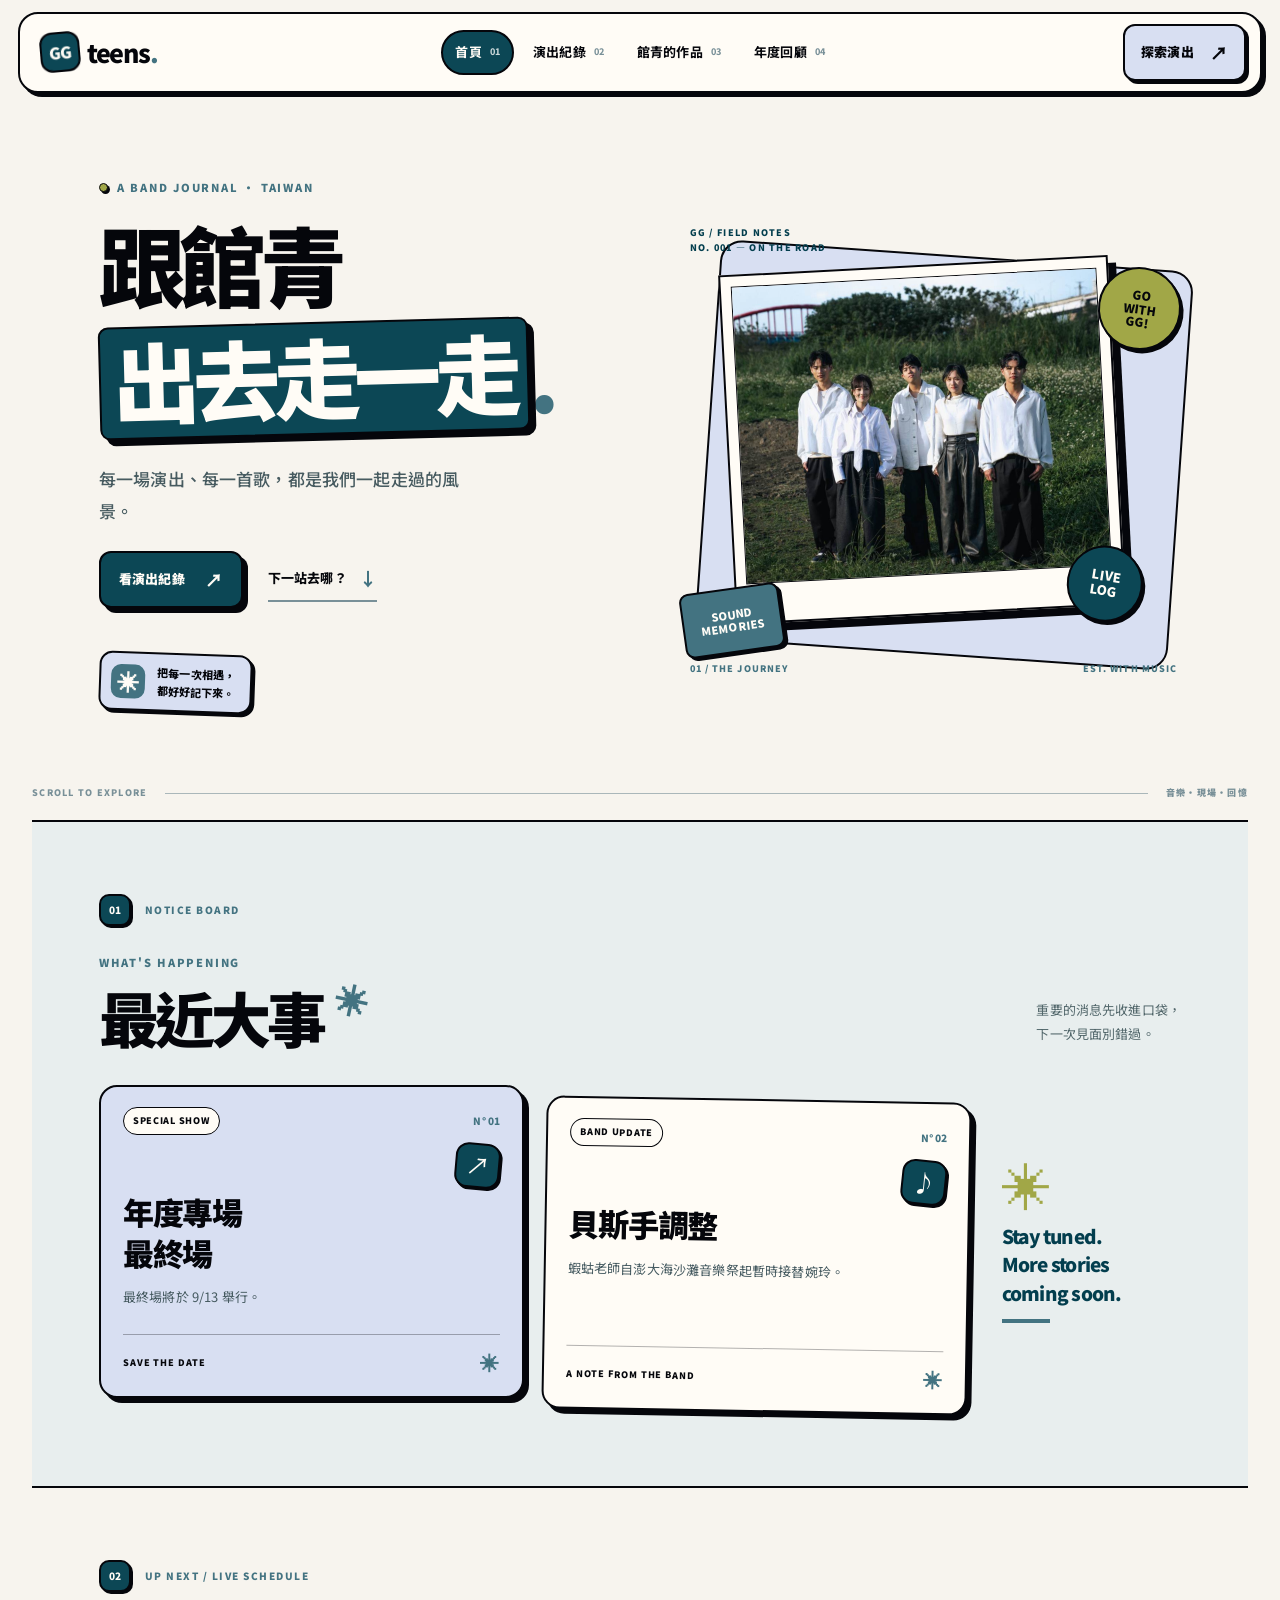
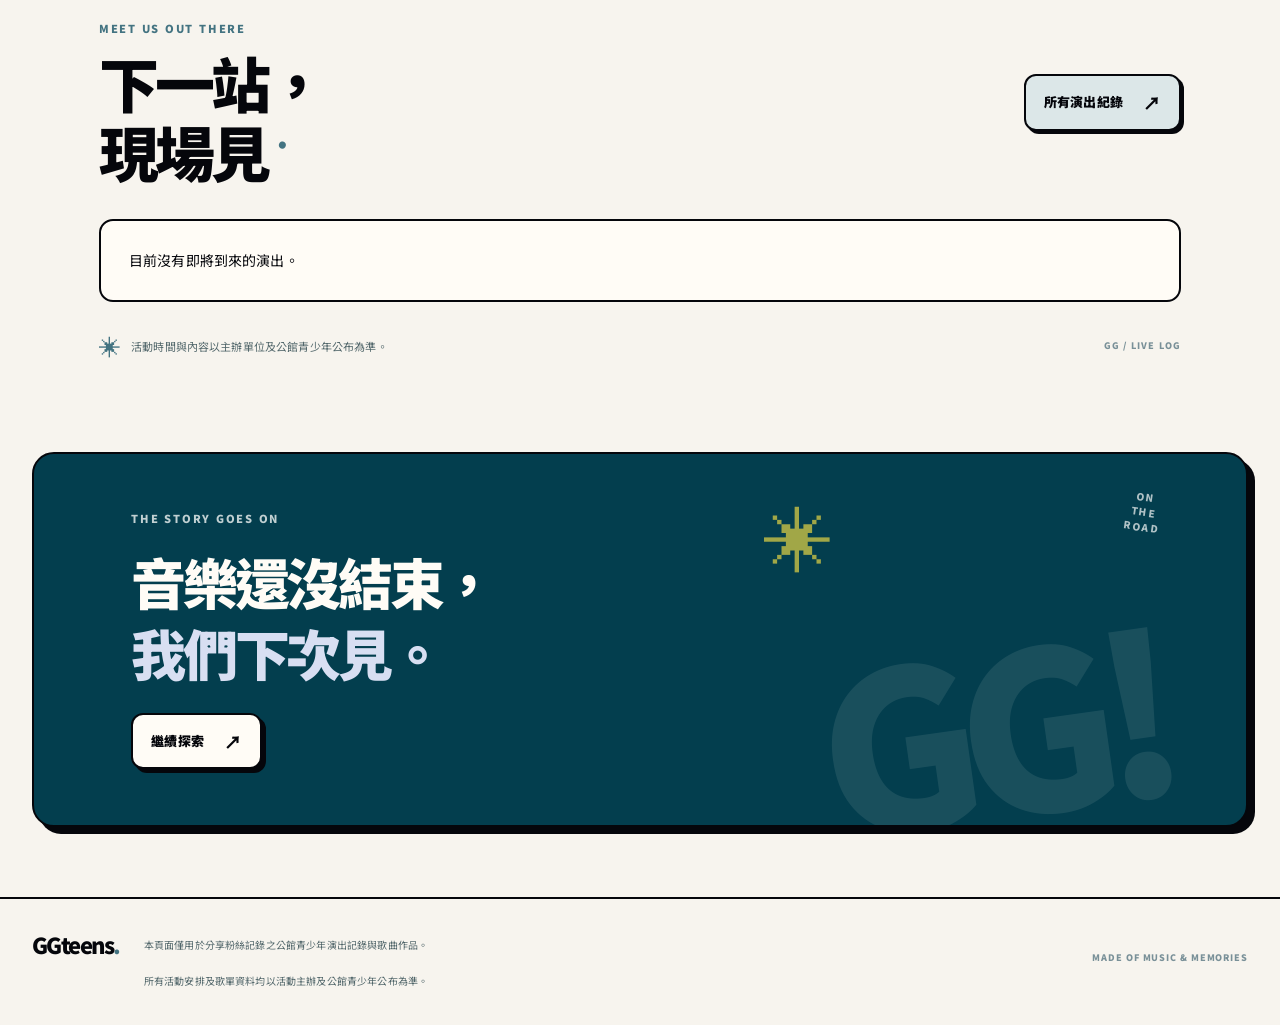
==== commit b615a98f: "Isolate rebuilt homepage theme from shared site stylesheet" ====
--- a/index.html
+++ b/index.html
@@ -10,7 +10,7 @@
   <link rel="preconnect" href="https://fonts.googleapis.com">
   <link rel="preconnect" href="https://fonts.gstatic.com" crossorigin>
   <link href="https://fonts.googleapis.com/css2?family=Noto+Sans+TC:wght@400;500;600;700;800;900&display=swap" rel="stylesheet">
-  <link rel="stylesheet" href="style.css">
+  <link rel="stylesheet" href="css/theme-modern-toyism.css">
 </head>
 <body>
   <!-- 新版導覽：獨立膠囊列，不沿用舊版導覽排版。 -->
--- a/css/theme-modern-toyism.css
+++ b/css/theme-modern-toyism.css
@@ -0,0 +1,284 @@
+/* GGrecord / Fresh homepage visual system
+   Rebuilt from the requested design prompt; the previous site's layout and styling are not used.
+   The existing event-data behavior is retained through stable data/interaction IDs only. */
+
+:root {
+  color-scheme: light;
+  --paper: #F7F4EE;
+  --paper-bright: #FFFCF6;
+  --ink: #05060B;
+  --teal: #0C4755;
+  --deep-teal: #033E4E;
+  --muted-teal: #799098;
+  --blue-teal: #437381;
+  --line: 2px solid var(--ink);
+  --shadow: 5px 5px 0 var(--ink);
+  --shadow-small: 3px 3px 0 var(--ink);
+  --radius-card: 18px;
+  --page-width: 1240px;
+}
+
+* { box-sizing: border-box; }
+html { scroll-behavior: smooth; scroll-padding-top: 100px; }
+body {
+  margin: 0;
+  background: var(--paper);
+  color: var(--ink);
+  font-family: "Noto Sans TC", "Microsoft JhengHei", sans-serif;
+  font-size: 16px;
+  line-height: 1.6;
+  letter-spacing: .01em;
+}
+body.modal-open { overflow: hidden; }
+a { color: inherit; text-decoration: none; }
+button, a { -webkit-tap-highlight-color: transparent; }
+button, input { font: inherit; }
+img { display: block; max-width: 100%; }
+::selection { background: var(--teal); color: var(--paper-bright); }
+:focus-visible { outline: 3px solid var(--blue-teal); outline-offset: 4px; }
+.page-shell { width: min(var(--page-width), calc(100% - 64px)); margin: 0 auto; }
+
+/* Navigation */
+.topbar {
+  position: sticky; top: 12px; z-index: 20;
+  display: flex; align-items: center; justify-content: space-between; gap: 22px;
+  width: min(1360px, calc(100% - 36px)); min-height: 76px;
+  margin: 12px auto 0; padding: 10px 14px 10px 20px;
+  background: var(--paper-bright); border: var(--line); border-radius: 20px;
+  box-shadow: 4px 4px 0 var(--ink);
+}
+.wordmark { display: inline-flex; align-items: center; flex-shrink: 0; gap: 7px; font-weight: 900; letter-spacing: -.08em; line-height: 1; }
+.wordmark-mark { display: grid; place-items: center; width: 40px; height: 40px; color: var(--paper-bright); background: var(--teal); border: 2px solid var(--ink); border-radius: 12px; font-size: 16px; letter-spacing: -.08em; transform: rotate(-5deg); }
+.wordmark-name { font-size: 25px; }
+.wordmark-dot, .footer-wordmark span { color: var(--blue-teal); }
+.main-nav { display: flex; align-items: center; justify-content: center; gap: 5px; }
+.nav-link { display: inline-flex; align-items: center; gap: 8px; padding: 10px 12px; border: 2px solid transparent; border-radius: 999px; font-size: 13px; font-weight: 700; transition: background .18s ease, color .18s ease, transform .18s ease; }
+.nav-link span { color: var(--muted-teal); font-size: 9px; font-weight: 800; }
+.nav-link:hover, .nav-link-active { color: var(--paper-bright); background: var(--teal); border-color: var(--ink); }
+.nav-link:hover { transform: translateY(-2px); }
+.nav-link-active span, .nav-link:hover span { color: #C9D7D9; }
+.topbar-cta { display: inline-flex; align-items: center; gap: 16px; padding: 12px 16px; background: #D8DFF2; border: var(--line); border-radius: 12px; box-shadow: var(--shadow-small); font-size: 13px; font-weight: 900; white-space: nowrap; }
+.topbar-cta span { font-size: 18px; }
+
+/* Hero */
+.hero { position: relative; display: grid; grid-template-columns: 1fr .92fr; align-items: center; gap: 40px; min-height: 650px; padding: 74px 5.5% 88px; }
+.hero-copy { position: relative; z-index: 2; padding: 12px 0 20px; }
+.eyebrow { display: flex; align-items: center; gap: 9px; margin: 0 0 18px; color: var(--blue-teal); font-size: 11px; font-weight: 900; letter-spacing: .16em; }
+.status-dot { width: 9px; height: 9px; background: #A1A747; border: 1.5px solid var(--ink); border-radius: 50%; box-shadow: 2px 2px 0 var(--ink); }
+.hero h1 { margin: 0; font-size: clamp(52px, 6.8vw, 88px); line-height: 1.14; font-weight: 900; letter-spacing: -.075em; }
+.hero-title-accent { display: inline-block; margin-top: 8px; padding: 2px 12px 8px; color: var(--paper-bright); background: var(--teal); border: var(--line); border-radius: 10px; box-shadow: 6px 6px 0 var(--ink); transform: rotate(-1.5deg); }
+.hero-title-period { color: var(--blue-teal); }
+.hero-description { max-width: 390px; margin: 28px 0 24px; color: #475B60; font-size: 17px; font-weight: 500; line-height: 1.9; }
+.hero-actions { display: flex; align-items: center; gap: 25px; flex-wrap: wrap; }
+.button { display: inline-flex; align-items: center; justify-content: center; gap: 20px; min-height: 50px; padding: 12px 18px; border: var(--line); border-radius: 12px; font-size: 13px; font-weight: 900; transition: transform .16s ease, box-shadow .16s ease; }
+.button:hover { transform: translate(3px, 3px); box-shadow: 1px 1px 0 var(--ink); }
+.button-primary { color: var(--paper-bright); background: var(--teal); box-shadow: var(--shadow); }
+.button-primary span, .button-outline span, .button-light span { font-size: 18px; }
+.text-link { display: inline-flex; gap: 12px; align-items: center; padding: 7px 0; border-bottom: 2px solid var(--muted-teal); font-size: 13px; font-weight: 800; }
+.text-link span { color: var(--blue-teal); font-size: 18px; }
+.hero-note { display: flex; align-items: center; gap: 12px; width: fit-content; margin-top: 45px; padding: 10px 15px 10px 10px; background: #D8DFF2; border: 2px solid var(--ink); border-radius: 13px; box-shadow: var(--shadow-small); font-size: 11px; font-weight: 800; line-height: 1.6; transform: rotate(2deg); }
+.hero-note-icon { display: grid; place-items: center; width: 34px; height: 34px; color: var(--paper-bright); background: var(--blue-teal); border-radius: 10px; font-size: 22px; }
+.hero-art { position: relative; min-height: 450px; isolation: isolate; }
+.art-backdrop { position: absolute; z-index: -1; inset: 30px 0 20px 25px; background: #D8DFF2; border: var(--line); border-radius: 22px; transform: rotate(4deg); }
+.art-index { position: absolute; top: 0; left: 8px; z-index: 2; color: var(--deep-teal); font-size: 9px; font-weight: 900; line-height: 1.7; letter-spacing: .14em; }
+.art-photo-frame { position: absolute; top: 40px; left: 9%; width: 78%; height: 350px; padding: 10px 10px 38px; background: var(--paper-bright); border: var(--line); box-shadow: 8px 8px 0 var(--ink); transform: rotate(-3deg); }
+.hero-photo { width: 100%; height: 100%; object-fit: cover; object-position: center; border: 1px solid var(--ink); }
+.photo-stamp { position: absolute; right: -20px; bottom: -18px; display: grid; place-content: center; width: 76px; height: 76px; color: var(--paper-bright); background: var(--teal); border: 2px solid var(--ink); border-radius: 50%; box-shadow: 3px 3px 0 var(--ink); text-align: center; font-size: 13px; font-weight: 900; line-height: 1.15; transform: rotate(12deg); }
+.sticker { position: absolute; z-index: 3; display: grid; place-content: center; border: 2px solid var(--ink); box-shadow: 3px 3px 0 var(--ink); text-align: center; font-weight: 900; line-height: 1.15; }
+.sticker-round { top: 42px; right: 0; width: 83px; height: 83px; color: var(--ink); background: #A1A747; border-radius: 50%; font-size: 12px; transform: rotate(8deg); }
+.sticker-label { bottom: 22px; left: 0; width: 100px; height: 65px; color: var(--paper-bright); background: var(--blue-teal); border-radius: 9px; font-size: 11px; transform: rotate(-8deg); }
+.art-caption { position: absolute; right: 4px; bottom: -2px; left: 8px; display: flex; justify-content: space-between; gap: 12px; color: var(--blue-teal); font-size: 9px; font-weight: 900; letter-spacing: .12em; }
+.hero-bottomline { position: absolute; right: 0; bottom: 20px; left: 0; display: flex; align-items: center; gap: 18px; color: var(--muted-teal); font-size: 9px; font-weight: 900; letter-spacing: .14em; }
+.bottomline-rule { height: 1px; flex: 1; background: var(--muted-teal); opacity: .6; }
+
+/* Shared section heading */
+.news-section, .upcoming-section { padding: 72px 5.5% 88px; border-top: var(--line); }
+.section-kicker { display: flex; align-items: center; gap: 14px; margin-bottom: 28px; color: var(--blue-teal); font-size: 10px; font-weight: 900; letter-spacing: .15em; }
+.section-kicker span:first-child { display: grid; place-items: center; width: 32px; height: 32px; color: var(--paper-bright); background: var(--teal); border: 2px solid var(--ink); border-radius: 10px; box-shadow: 2px 2px 0 var(--ink); letter-spacing: 0; }
+.section-intro { display: flex; align-items: flex-end; justify-content: space-between; gap: 24px; margin-bottom: 34px; }
+.section-intro .eyebrow { margin-bottom: 10px; }
+.section-intro h2 { margin: 0; font-size: clamp(38px, 5vw, 60px); font-weight: 900; line-height: 1.15; letter-spacing: -.065em; }
+.heading-star { display: inline-block; margin-left: 12px; color: var(--blue-teal); font-size: .55em; vertical-align: top; transform: rotate(12deg); }
+.section-description { margin: 0 0 4px; color: #52676B; font-size: 13px; line-height: 1.9; }
+
+/* Notices */
+.news-section { background: #E8EEEE; }
+.notice-grid { display: grid; grid-template-columns: 1fr 1fr .45fr; align-items: stretch; gap: 20px; }
+.notice-card { position: relative; display: flex; flex-direction: column; min-height: 310px; padding: 20px 22px 17px; border: var(--line); border-radius: var(--radius-card); box-shadow: var(--shadow); overflow: hidden; }
+.notice-card-featured { background: #D8DFF2; }
+.notice-card-secondary { background: var(--paper-bright); transform: translateY(14px) rotate(1deg); }
+.notice-card-top { display: flex; justify-content: space-between; align-items: center; gap: 12px; }
+.notice-tag { display: inline-block; padding: 6px 9px; background: var(--paper-bright); border: 1.5px solid var(--ink); border-radius: 999px; font-size: 9px; font-weight: 900; letter-spacing: .08em; }
+.notice-number { color: var(--blue-teal); font-size: 10px; font-weight: 900; }
+.notice-icon { align-self: flex-end; display: grid; place-items: center; width: 45px; height: 45px; margin: 8px 0 4px; color: var(--paper-bright); background: var(--teal); border: 2px solid var(--ink); border-radius: 13px; box-shadow: 2px 2px 0 var(--ink); font-size: 24px; transform: rotate(5deg); }
+.notice-card h3 { margin: 0 0 12px; font-size: clamp(23px, 2.5vw, 31px); font-weight: 900; line-height: 1.3; letter-spacing: -.04em; }
+.notice-card p { max-width: 320px; margin: 0 0 26px; color: #455A60; font-size: 13px; line-height: 1.8; }
+.notice-card-bottom { display: flex; justify-content: space-between; align-items: center; gap: 12px; margin-top: auto; padding-top: 13px; border-top: 1px solid rgba(5,6,11,.3); font-size: 9px; font-weight: 900; letter-spacing: .1em; }
+.notice-card-bottom span { color: var(--blue-teal); font-size: 19px; }
+.notice-side-note { display: flex; flex-direction: column; align-items: flex-start; justify-content: center; padding: 20px 0 20px 12px; color: var(--deep-teal); }
+.side-note-symbol { color: #A1A747; font-size: 50px; line-height: 1; }
+.notice-side-note p { margin: 12px 0; font-size: 19px; font-weight: 900; line-height: 1.5; letter-spacing: -.04em; }
+.side-note-line { width: 48px; height: 4px; background: var(--blue-teal); }
+
+/* Upcoming events */
+.upcoming-section { background: var(--paper); }
+.upcoming-intro { align-items: center; }
+.button-outline { flex-shrink: 0; background: #DCE7E8; box-shadow: var(--shadow-small); }
+.event-stack { display: grid; gap: 17px; }
+.upcoming-event-card { display: grid; grid-template-columns: 165px minmax(0, 1fr) 116px; align-items: stretch; min-height: 142px; background: var(--paper-bright); border: var(--line); border-radius: var(--radius-card); box-shadow: var(--shadow); overflow: hidden; transition: transform .16s ease, box-shadow .16s ease; cursor: pointer; }
+.upcoming-event-card:nth-child(2) { background: #E7EEEE; transform: translateX(12px); }
+.upcoming-event-card:nth-child(3) { background: #E1E5F0; }
+.upcoming-event-card:hover, .upcoming-event-card:focus-visible { transform: translate(3px, 3px); box-shadow: 2px 2px 0 var(--ink); }
+.upcoming-event-date-block { display: flex; flex-direction: column; justify-content: center; gap: 4px; padding: 20px; background: rgba(121,144,152,.15); border-right: var(--line); }
+.upcoming-event-date-row { display: flex; align-items: center; gap: 10px; }
+.upcoming-event-date { color: var(--deep-teal); font-size: 30px; font-weight: 900; line-height: 1; letter-spacing: -.06em; white-space: nowrap; }
+.upcoming-event-weekday { display: flex; flex-direction: column; justify-content: center; color: var(--blue-teal); font-size: 10px; font-weight: 900; line-height: 1.2; }
+.upcoming-event-time { margin-top: 6px; color: var(--blue-teal); font-size: 12px; font-weight: 800; }
+.upcoming-event-main { align-self: center; padding: 22px 26px; min-width: 0; }
+.upcoming-event-main h3 { margin: 0 0 12px; color: var(--deep-teal); font-size: clamp(18px, 2vw, 25px); font-weight: 900; line-height: 1.35; overflow-wrap: anywhere; }
+.upcoming-event-meta { display: flex; align-items: center; flex-wrap: wrap; gap: 7px 10px; color: #52676B; font-size: 12px; font-weight: 600; }
+.upcoming-event-meta > span:not(.upcoming-event-fee) { overflow-wrap: anywhere; }
+.upcoming-event-fee { display: inline-flex; align-items: center; padding: 3px 9px; color: var(--ink); background: #D8DFF2; border: 1.5px solid var(--ink); border-radius: 999px; font-size: 10px; font-weight: 900; }
+.upcoming-event-fee--paid { background: #D8DFF2; }
+.upcoming-event-fee--free { background: #DCE8D6; }
+.upcoming-event-detail { display: flex; align-items: center; justify-content: center; gap: 7px; padding: 16px; color: var(--paper-bright); background: var(--teal); border-left: var(--line); font-size: 12px; font-weight: 900; line-height: 1.7; text-align: center; }
+.upcoming-event-detail::after { content: "↗"; font-size: 18px; }
+.section-empty, .loading-note { margin: 0; padding: 28px; background: var(--paper-bright); border: var(--line); border-radius: 14px; font-size: 14px; }
+.upcoming-footnote { display: flex; align-items: center; gap: 10px; margin-top: 27px; color: #52676B; font-size: 11px; }
+.footnote-star { color: var(--blue-teal); font-size: 22px; }
+.footnote-code { margin-left: auto; color: var(--muted-teal); font-size: 9px; font-weight: 900; letter-spacing: .13em; }
+
+/* Closing banner and footer */
+.closing-banner { position: relative; min-height: 340px; margin: 0 auto 70px; padding: 56px 8%; color: var(--paper-bright); background: var(--deep-teal); border: var(--line); border-radius: 22px; box-shadow: 7px 7px 0 var(--ink); overflow: hidden; }
+.closing-banner .eyebrow { color: #C1D0D2; }
+.closing-banner h2 { position: relative; z-index: 1; margin: 0 0 24px; font-size: clamp(34px, 5vw, 55px); font-weight: 900; line-height: 1.3; letter-spacing: -.06em; }
+.closing-banner h2 span { color: #D8DFF2; }
+.button-light { position: relative; z-index: 1; color: var(--ink); background: var(--paper-bright); box-shadow: 4px 4px 0 var(--ink); }
+.closing-spark { position: absolute; top: 28px; right: 34%; color: #A1A747; font-size: 70px; }
+.closing-deco { position: absolute; color: rgba(255,252,246,.09); font-weight: 900; line-height: .8; user-select: none; }
+.closing-deco-one { right: 7%; bottom: 14px; font-size: clamp(100px, 19vw, 220px); letter-spacing: -.1em; transform: rotate(-8deg); }
+.closing-deco-two { right: 7%; top: 35px; color: #AFC1C5; font-size: 10px; letter-spacing: .15em; line-height: 1.5; text-align: center; transform: rotate(8deg); }
+.site-footer { display: grid; grid-template-columns: auto 1fr auto; align-items: center; gap: 10px 24px; padding: 28px max(32px, calc((100% - var(--page-width)) / 2)) 36px; border-top: var(--line); }
+.footer-wordmark { font-size: 22px; font-weight: 900; letter-spacing: -.07em; }
+.site-footer p { grid-column: 2; margin: 0; color: #52676B; font-size: 10px; }
+.footer-copy { grid-column: 3; grid-row: 1 / span 2; color: var(--muted-teal); font-size: 9px; font-weight: 900; letter-spacing: .1em; text-align: right; }
+
+/* Event details modal */
+.modal { position: fixed; inset: 0; z-index: 50; display: none; align-items: center; justify-content: center; padding: 24px; }
+.modal.is-open { display: flex; }
+.modal-backdrop { position: absolute; inset: 0; background: rgba(3,24,29,.76); backdrop-filter: blur(5px); }
+.modal-panel { position: relative; z-index: 1; width: min(760px, 100%); max-height: min(86vh, 900px); overflow-y: auto; padding: 32px; background: var(--paper); border: var(--line); border-radius: 20px; box-shadow: 8px 8px 0 var(--teal); }
+.modal-eyebrow { margin: 0 0 7px; color: var(--blue-teal); font-size: 10px; font-weight: 900; letter-spacing: .15em; }
+.modal-panel h2 { max-width: calc(100% - 45px); margin: 0 0 24px; color: var(--deep-teal); font-size: clamp(26px, 4vw, 38px); font-weight: 900; line-height: 1.25; }
+.modal-close { position: absolute; top: 18px; right: 18px; display: grid; place-items: center; width: 40px; height: 40px; color: var(--ink); background: var(--paper-bright); border: var(--line); border-radius: 11px; box-shadow: 2px 2px 0 var(--ink); cursor: pointer; font-size: 27px; line-height: 1; }
+.modal-close:hover { background: #D8DFF2; }
+.detail-layout { display: grid; gap: 22px; }
+.detail-summary { display: grid; grid-template-columns: repeat(3, minmax(0,1fr)); border: var(--line); border-radius: 12px; overflow: hidden; }
+.detail-summary-item { display: flex; flex-direction: column; gap: 6px; padding: 14px; border-right: 1px solid rgba(5,6,11,.25); }
+.detail-summary-item:last-child { border-right: 0; }
+.detail-summary-item span { color: var(--blue-teal); font-size: 11px; font-weight: 800; }
+.detail-summary-item strong { font-size: 13px; overflow-wrap: anywhere; }
+.detail-section { padding-top: 16px; border-top: 1px solid rgba(5,6,11,.25); }
+.detail-section h3 { margin: 0 0 12px; color: var(--deep-teal); font-size: 17px; font-weight: 900; }
+.detail-value, .detail-empty { margin: 0; color: #52676B; font-size: 13px; }
+.detail-link { color: var(--teal); font-weight: 800; text-decoration: underline; text-underline-offset: 3px; overflow-wrap: anywhere; }
+.song-list { display: grid; grid-template-columns: repeat(2,minmax(0,1fr)); gap: 8px 20px; margin: 0; padding: 0; list-style: none; counter-reset: song; }
+.song-link { display: flex; align-items: baseline; gap: 8px; font-size: 13px; overflow-wrap: anywhere; }
+.song-link > span:first-child { color: var(--blue-teal); font-size: 11px; font-weight: 900; }
+.song-link--plain { color: var(--ink); }
+
+/* Secondary pages retain their content but inherit a consistent baseline if they load this stylesheet. */
+.page-title, .recap-section-title { color: var(--deep-teal); font-weight: 900; }
+.event-item, .card, .song-database-item, .recap-card { background: var(--paper-bright); border: var(--line); border-radius: 14px; box-shadow: var(--shadow-small); }
+.site-footer a:hover, .detail-link:hover { opacity: .78; }
+
+/* Responsive */
+@media (max-width: 980px) {
+  .page-shell { width: min(100% - 40px, var(--page-width)); }
+  .topbar { flex-wrap: wrap; gap: 10px 18px; padding: 10px 13px; }
+  .main-nav { order: 3; width: 100%; justify-content: center; flex-wrap: wrap; }
+  .topbar-cta { margin-left: auto; }
+  .hero { grid-template-columns: 1fr .85fr; gap: 24px; padding: 60px 3% 78px; }
+  .hero-art { min-height: 390px; }
+  .art-photo-frame { height: 300px; }
+  .notice-grid { grid-template-columns: 1fr 1fr; }
+  .notice-side-note { grid-column: 1 / -1; flex-direction: row; align-items: center; justify-content: flex-start; gap: 18px; padding: 8px 4px; }
+  .notice-side-note p { margin: 0; font-size: 15px; }
+  .side-note-line { margin-left: auto; }
+  .upcoming-event-card { grid-template-columns: 140px minmax(0,1fr) 90px; }
+  .upcoming-event-date-block { padding: 15px; }
+  .upcoming-event-main { padding: 18px; }
+}
+@media (max-width: 680px) {
+  html { scroll-padding-top: 80px; }
+  .page-shell { width: calc(100% - 28px); }
+  .topbar { position: relative; top: auto; width: calc(100% - 20px); min-height: 0; margin-top: 10px; border-radius: 15px; }
+  .wordmark-mark { width: 34px; height: 34px; border-radius: 10px; font-size: 14px; }
+  .wordmark-name { font-size: 22px; }
+  .topbar-cta { padding: 9px 11px; font-size: 11px; }
+  .main-nav { justify-content: flex-start; gap: 4px; overflow-x: auto; flex-wrap: nowrap; padding: 3px 0 5px; }
+  .nav-link { flex-shrink: 0; gap: 5px; padding: 8px 10px; font-size: 11px; }
+  .nav-link span { font-size: 8px; }
+  .hero { display: flex; flex-direction: column; align-items: stretch; gap: 20px; min-height: 0; padding: 52px 6px 62px; }
+  .hero h1 { font-size: clamp(47px, 13vw, 70px); }
+  .hero-description { margin: 23px 0; font-size: 15px; }
+  .hero-actions { gap: 18px; }
+  .button { min-height: 46px; padding: 10px 13px; gap: 12px; font-size: 12px; }
+  .hero-note { margin-top: 29px; }
+  .hero-art { min-height: 340px; margin: 5px 10px 0; }
+  .art-backdrop { inset: 20px 2px 18px 20px; }
+  .art-photo-frame { top: 36px; left: 9%; width: 78%; height: 260px; padding: 7px 7px 29px; }
+  .photo-stamp { right: -15px; bottom: -15px; width: 63px; height: 63px; font-size: 11px; }
+  .sticker-round { top: 26px; right: -2px; width: 66px; height: 66px; font-size: 10px; }
+  .sticker-label { bottom: 12px; left: -4px; width: 84px; height: 53px; font-size: 9px; }
+  .art-caption { bottom: -2px; font-size: 7px; }
+  .hero-bottomline { bottom: 15px; gap: 10px; font-size: 7px; }
+  .news-section, .upcoming-section { padding: 46px 6px 56px; }
+  .section-kicker { margin-bottom: 20px; }
+  .section-intro { align-items: flex-start; flex-direction: column; gap: 14px; margin-bottom: 25px; }
+  .section-intro h2 { font-size: clamp(37px, 10vw, 49px); }
+  .section-description { font-size: 12px; }
+  .notice-grid { grid-template-columns: 1fr; gap: 16px; }
+  .notice-card { min-height: 275px; padding: 18px; }
+  .notice-card-secondary { transform: rotate(.5deg); }
+  .notice-card h3 { font-size: 28px; }
+  .notice-side-note { grid-column: auto; padding: 10px 4px; }
+  .side-note-symbol { font-size: 36px; }
+  .notice-side-note p { font-size: 14px; }
+  .upcoming-intro { align-items: flex-start; }
+  .upcoming-intro .button { align-self: flex-start; }
+  .mobile-break { display: block; }
+  .event-stack { gap: 16px; }
+  .upcoming-event-card { grid-template-columns: minmax(0,1fr) 82px; min-height: 0; border-radius: 14px; }
+  .upcoming-event-card:nth-child(2) { transform: none; }
+  .upcoming-event-date-block { grid-column: 1 / -1; flex-direction: row; align-items: center; justify-content: flex-start; gap: 12px; padding: 13px 15px; border-right: 0; border-bottom: var(--line); }
+  .upcoming-event-date-row { gap: 9px; }
+  .upcoming-event-date { font-size: 28px; }
+  .upcoming-event-weekday { flex-direction: row; gap: 3px; }
+  .upcoming-event-time { margin: 0 0 0 auto; text-align: right; }
+  .upcoming-event-main { padding: 17px 14px; }
+  .upcoming-event-main h3 { margin-bottom: 9px; font-size: 18px; }
+  .upcoming-event-meta { gap: 6px 8px; font-size: 11px; }
+  .upcoming-event-detail { padding: 10px 7px; border-left: var(--line); font-size: 10px; }
+  .upcoming-footnote { align-items: flex-start; font-size: 10px; line-height: 1.7; }
+  .footnote-code { display: none; }
+  .closing-banner { min-height: 300px; margin-bottom: 40px; padding: 40px 22px; border-radius: 17px; }
+  .closing-banner h2 { font-size: clamp(32px, 8vw, 44px); }
+  .closing-spark { top: 18px; right: 18%; font-size: 48px; }
+  .closing-deco-one { right: 3%; bottom: 7px; font-size: 120px; }
+  .closing-deco-two { right: 7%; top: 18px; }
+  .site-footer { grid-template-columns: 1fr; gap: 8px; padding: 24px 18px 30px; }
+  .site-footer p, .footer-copy { grid-column: 1; grid-row: auto; text-align: left; }
+  .footer-wordmark { margin-bottom: 5px; }
+  .footer-copy { margin-top: 8px; }
+  .modal { padding: 12px; }
+  .modal-panel { max-height: 92vh; padding: 24px 17px; border-radius: 15px; box-shadow: 4px 4px 0 var(--teal); }
+  .modal-close { top: 12px; right: 12px; width: 35px; height: 35px; }
+  .detail-summary { grid-template-columns: 1fr; }
+  .detail-summary-item { border-right: 0; border-bottom: 1px solid rgba(5,6,11,.25); }
+  .detail-summary-item:last-child { border-bottom: 0; }
+  .song-list { grid-template-columns: 1fr; }
+}
+@media (prefers-reduced-motion: reduce) {
+  *, *::before, *::after { scroll-behavior: auto !important; transition-duration: .01ms !important; animation-duration: .01ms !important; }
+}
